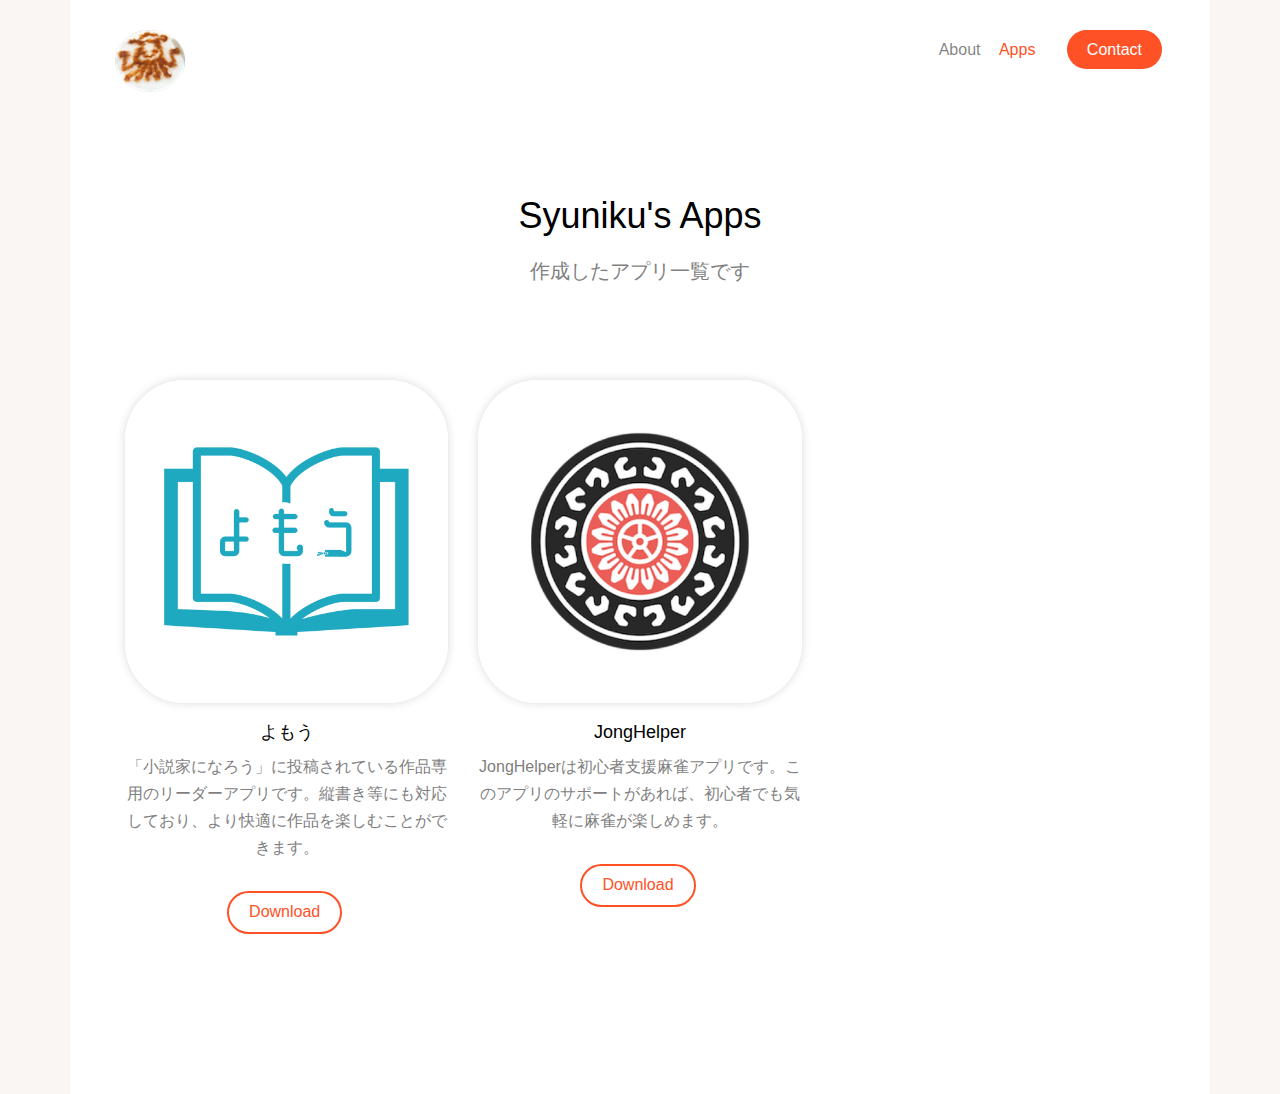
==== apps.html @ 1445228c "ページの作成" ====
<!DOCTYPE html>
<!--[if lt IE 7]>      <html class="no-js lt-ie9 lt-ie8 lt-ie7"> <![endif]-->
<!--[if IE 7]>         <html class="no-js lt-ie9 lt-ie8"> <![endif]-->
<!--[if IE 8]>         <html class="no-js lt-ie9"> <![endif]-->
<!--[if gt IE 8]><!-->
<html class="no-js">
<!--<![endif]-->

<head>
	<meta charset="utf-8" />
	<meta http-equiv="X-UA-Compatible" content="IE=edge" />
	<title>Syuniku's Apps</title>
	<meta name="viewport" content="width=device-width, initial-scale=1" />
	<meta name="description" content="Free HTML5 Template by FREEHTML5.CO" />
	<meta name="keywords" content="free html5, free template, free bootstrap, html5, css3, mobile first, responsive" />
	<meta name="author" content="FREEHTML5.CO" />

	<!-- 
	//////////////////////////////////////////////////////

	FREE HTML5 TEMPLATE 
	DESIGNED & DEVELOPED by FREEHTML5.CO
		
	Website: 		http://freehtml5.co/
	Email: 			info@freehtml5.co
	Twitter: 		http://twitter.com/fh5co
	Facebook: 		https://www.facebook.com/fh5co

	//////////////////////////////////////////////////////
	 -->

	<!-- Facebook and Twitter integration -->
	<meta property="og:title" content="" />
	<meta property="og:image" content="" />
	<meta property="og:url" content="" />
	<meta property="og:site_name" content="" />
	<meta property="og:description" content="" />
	<meta name="twitter:title" content="" />
	<meta name="twitter:image" content="" />
	<meta name="twitter:url" content="" />
	<meta name="twitter:card" content="" />

	<!-- Place favicon.ico and apple-touch-icon.png in the root directory -->
	<!-- <link rel="shortcut icon" href="favicon.ico"> -->

	<link rel="stylesheet" href="css/animate.css" />
	<link rel="stylesheet" href="css/bootstrap.css" />
	<link rel="stylesheet" href="css/icomoon.css" />

	<link rel="stylesheet" href="css/owl.carousel.min.css" />
	<link rel="stylesheet" href="css/owl.theme.default.min.css" />

	<link rel="stylesheet" href="css/style.css" />
	<script src="js/modernizr-2.6.2.min.js"></script>
	<!--[if lt IE 9]>
      <script src="js/respond.min.js"></script>
    <![endif]-->
</head>

<body class="boxed">
	<!-- Loader -->
	<div class="fh5co-loader"></div>

	<div id="wrap">
		<div id="fh5co-page">
			<header id="fh5co-header" role="banner">
				<div class="container">
					<a href="#" class="js-fh5co-nav-toggle fh5co-nav-toggle dark"><i></i></a>
					<div id="fh5co-logo">
						<a href="index.html"><img src="images/logo.png" alt="Free HTML5 Website Template" /></a>
					</div>
					<nav id="fh5co-main-nav" role="navigation">
						<ul>
							<li><a href="index.html">About</a></li>
							<li class="active"><a href="apps.html">Apps</a></li>
							<li class="cta"><a href="contact.html">Contact</a></li>
						</ul>
					</nav>
				</div>
			</header>
			<!-- Header -->

			<div id="fh5co-intro" class="fh5co-section">
				<div class="container">
					<div class="row row-bottom-padded-md">
						<div class="col-md-8 col-md-offset-2 text-center ts-intro">
							<h1>Syuniku's Apps</h1>
							<p class="fh5co-lead">作成したアプリ一覧です</p>
						</div>
					</div>
					<div class="row row-bottom-padded-sm">
						<div class="col-md-4">
							<div class="fh5co-service text-center">
								<img src="images/icon_yomou.png" class="img-responsive img-bordered img-rounded"
									alt="Free HTML5 Bootstrap Template by FreeHTML5.co" />
								<h3>よもう</h3>
								<p>
									「小説家になろう」に投稿されている作品専用のリーダーアプリです。縦書き等にも対応しており、より快適に作品を楽しむことができます。
								</p>
								<p>
									<a href="#" class="btn btn-primary btn-outline">Download</a>
								</p>
							</div>
						</div>
						<div class="col-md-4">
							<div class="fh5co-service text-center">
								<img src="images/icon_jonghelper.png" class="img-responsive img-bordered img-rounded"
									alt="Free HTML5 Bootstrap Template by FreeHTML5.co" />
								<h3>JongHelper</h3>
								<p>
									JongHelperは初心者支援麻雀アプリです。このアプリのサポートがあれば、初心者でも気軽に麻雀が楽しめます。
								</p>
								<p>
									<a href="https://itunes.apple.com/jp/app/id1440015352"
										class="btn btn-primary btn-outline">Download</a>
								</p>
							</div>
						</div>
					</div>
				</div>
			</div>

		</div>
	</div>

	<div class="gototop js-top">
		<a href="#" class="js-gotop"><i class="icon-chevron-down"></i></a>
	</div>

	<script src="js/jquery.min.js"></script>
	<script src="js/jquery.easing.1.3.js"></script>
	<script src="js/bootstrap.min.js"></script>
	<script src="js/owl.carousel.min.js"></script>
	<script src="js/main.js"></script>
</body>

</html>
---- css/icomoon.css ----
@font-face {
    font-family: 'icomoon';
    src:    url('../fonts/icomoon/icomoon.eot?stsype');
    src:    url('../fonts/icomoon/icomoon.eot?stsype#iefix') format('embedded-opentype'),
        url('../fonts/icomoon/icomoon.ttf?stsype') format('truetype'),
        url('../fonts/icomoon/icomoon.woff?stsype') format('woff'),
        url('../fonts/icomoon/icomoon.svg?stsype#icomoon') format('svg');
    font-weight: normal;
    font-style: normal;
}

[class^="icon-"], [class*=" icon-"] {
    /* use !important to prevent issues with browser extensions that change fonts */
    font-family: 'icomoon' !important;
    speak: none;
    font-style: normal;
    font-weight: normal;
    font-variant: normal;
    text-transform: none;
    line-height: 1;

    /* Better Font Rendering =========== */
    -webkit-font-smoothing: antialiased;
    -moz-osx-font-smoothing: grayscale;
}

.icon-add-to-list:before {
    content: "\e900";
}
.icon-classic-computer:before {
    content: "\e901";
}
.icon-controller-fast-backward:before {
    content: "\e902";
}
.icon-creative-commons-attribution:before {
    content: "\e903";
}
.icon-creative-commons-noderivs:before {
    content: "\e904";
}
.icon-creative-commons-noncommercial-eu:before {
    content: "\e905";
}
.icon-creative-commons-noncommercial-us:before {
    content: "\e906";
}
.icon-creative-commons-public-domain:before {
    content: "\e907";
}
.icon-creative-commons-remix:before {
    content: "\e908";
}
.icon-creative-commons-share:before {
    content: "\e909";
}
.icon-creative-commons-sharealike:before {
    content: "\e90a";
}
.icon-creative-commons:before {
    content: "\e90b";
}
.icon-document-landscape:before {
    content: "\e90c";
}
.icon-remove-user:before {
    content: "\e90d";
}
.icon-warning:before {
    content: "\e90e";
}
.icon-arrow-bold-down:before {
    content: "\e90f";
}
.icon-arrow-bold-left:before {
    content: "\e910";
}
.icon-arrow-bold-right:before {
    content: "\e911";
}
.icon-arrow-bold-up:before {
    content: "\e912";
}
.icon-arrow-down:before {
    content: "\e913";
}
.icon-arrow-left:before {
    content: "\e914";
}
.icon-arrow-long-down:before {
    content: "\e915";
}
.icon-arrow-long-left:before {
    content: "\e916";
}
.icon-arrow-long-right:before {
    content: "\e917";
}
.icon-arrow-long-up:before {
    content: "\e918";
}
.icon-arrow-right:before {
    content: "\e919";
}
.icon-arrow-up:before {
    content: "\e91a";
}
.icon-arrow-with-circle-down:before {
    content: "\e91b";
}
.icon-arrow-with-circle-left:before {
    content: "\e91c";
}
.icon-arrow-with-circle-right:before {
    content: "\e91d";
}
.icon-arrow-with-circle-up:before {
    content: "\e91e";
}
.icon-bookmark:before {
    content: "\e91f";
}
.icon-bookmarks:before {
    content: "\e920";
}
.icon-chevron-down:before {
    content: "\e921";
}
.icon-chevron-left:before {
    content: "\e922";
}
.icon-chevron-right:before {
    content: "\e923";
}
.icon-chevron-small-down:before {
    content: "\e924";
}
.icon-chevron-small-left:before {
    content: "\e925";
}
.icon-chevron-small-right:before {
    content: "\e926";
}
.icon-chevron-small-up:before {
    content: "\e927";
}
.icon-chevron-thin-down:before {
    content: "\e928";
}
.icon-chevron-thin-left:before {
    content: "\e929";
}
.icon-chevron-thin-right:before {
    content: "\e92a";
}
.icon-chevron-thin-up:before {
    content: "\e92b";
}
.icon-chevron-up:before {
    content: "\e92c";
}
.icon-chevron-with-circle-down:before {
    content: "\e92d";
}
.icon-chevron-with-circle-left:before {
    content: "\e92e";
}
.icon-chevron-with-circle-right:before {
    content: "\e92f";
}
.icon-chevron-with-circle-up:before {
    content: "\e930";
}
.icon-cloud:before {
    content: "\e931";
}
.icon-controller-fast-forward:before {
    content: "\e932";
}
.icon-controller-jump-to-start:before {
    content: "\e933";
}
.icon-controller-next:before {
    content: "\e934";
}
.icon-controller-paus:before {
    content: "\e935";
}
.icon-controller-play:before {
    content: "\e936";
}
.icon-controller-record:before {
    content: "\e937";
}
.icon-controller-stop:before {
    content: "\e938";
}
.icon-controller-volume:before {
    content: "\e939";
}
.icon-dot-single:before {
    content: "\e93a";
}
.icon-dots-three-horizontal:before {
    content: "\e93b";
}
.icon-dots-three-vertical:before {
    content: "\e93c";
}
.icon-dots-two-horizontal:before {
    content: "\e93d";
}
.icon-dots-two-vertical:before {
    content: "\e93e";
}
.icon-download:before {
    content: "\e93f";
}
.icon-emoji-flirt:before {
    content: "\e940";
}
.icon-flow-branch:before {
    content: "\e941";
}
.icon-flow-cascade:before {
    content: "\e942";
}
.icon-flow-line:before {
    content: "\e943";
}
.icon-flow-parallel:before {
    content: "\e944";
}
.icon-flow-tree:before {
    content: "\e945";
}
.icon-install:before {
    content: "\e946";
}
.icon-layers:before {
    content: "\e947";
}
.icon-open-book:before {
    content: "\e948";
}
.icon-resize-100:before {
    content: "\e949";
}
.icon-resize-full-screen:before {
    content: "\e94a";
}
.icon-save:before {
    content: "\e94b";
}
.icon-select-arrows:before {
    content: "\e94c";
}
.icon-sound-mute:before {
    content: "\e94d";
}
.icon-sound:before {
    content: "\e94e";
}
.icon-trash:before {
    content: "\e94f";
}
.icon-triangle-down:before {
    content: "\e950";
}
.icon-triangle-left:before {
    content: "\e951";
}
.icon-triangle-right:before {
    content: "\e952";
}
.icon-triangle-up:before {
    content: "\e953";
}
.icon-uninstall:before {
    content: "\e954";
}
.icon-upload-to-cloud:before {
    content: "\e955";
}
.icon-upload:before {
    content: "\e956";
}
.icon-add-user:before {
    content: "\e957";
}
.icon-address:before {
    content: "\e958";
}
.icon-adjust:before {
    content: "\e959";
}
.icon-air:before {
    content: "\e95a";
}
.icon-aircraft-landing:before {
    content: "\e95b";
}
.icon-aircraft-take-off:before {
    content: "\e95c";
}
.icon-aircraft:before {
    content: "\e95d";
}
.icon-align-bottom:before {
    content: "\e95e";
}
.icon-align-horizontal-middle:before {
    content: "\e95f";
}
.icon-align-left:before {
    content: "\e960";
}
.icon-align-right:before {
    content: "\e961";
}
.icon-align-top:before {
    content: "\e962";
}
.icon-align-vertical-middle:before {
    content: "\e963";
}
.icon-archive:before {
    content: "\e964";
}
.icon-area-graph:before {
    content: "\e965";
}
.icon-attachment:before {
    content: "\e966";
}
.icon-awareness-ribbon:before {
    content: "\e967";
}
.icon-back-in-time:before {
    content: "\e968";
}
.icon-back:before {
    content: "\e969";
}
.icon-bar-graph:before {
    content: "\e96a";
}
.icon-battery:before {
    content: "\e96b";
}
.icon-beamed-note:before {
    content: "\e96c";
}
.icon-bell:before {
    content: "\e96d";
}
.icon-blackboard:before {
    content: "\e96e";
}
.icon-block:before {
    content: "\e96f";
}
.icon-book:before {
    content: "\e970";
}
.icon-bowl:before {
    content: "\e971";
}
.icon-box:before {
    content: "\e972";
}
.icon-briefcase:before {
    content: "\e973";
}
.icon-browser:before {
    content: "\e974";
}
.icon-brush:before {
    content: "\e975";
}
.icon-bucket:before {
    content: "\e976";
}
.icon-cake:before {
    content: "\e977";
}
.icon-calculator:before {
    content: "\e978";
}
.icon-calendar:before {
    content: "\e979";
}
.icon-camera:before {
    content: "\e97a";
}
.icon-ccw:before {
    content: "\e97b";
}
.icon-chat:before {
    content: "\e97c";
}
.icon-check:before {
    content: "\e97d";
}
.icon-circle-with-cross:before {
    content: "\e97e";
}
.icon-circle-with-minus:before {
    content: "\e97f";
}
.icon-circle-with-plus:before {
    content: "\e980";
}
.icon-circle:before {
    content: "\e981";
}
.icon-circular-graph:before {
    content: "\e982";
}
.icon-clapperboard:before {
    content: "\e983";
}
.icon-clipboard:before {
    content: "\e984";
}
.icon-clock:before {
    content: "\e985";
}
.icon-code:before {
    content: "\e986";
}
.icon-cog:before {
    content: "\e987";
}
.icon-colours:before {
    content: "\e988";
}
.icon-compass:before {
    content: "\e989";
}
.icon-copy:before {
    content: "\e98a";
}
.icon-credit-card:before {
    content: "\e98b";
}
.icon-credit:before {
    content: "\e98c";
}
.icon-cross:before {
    content: "\e98d";
}
.icon-cup:before {
    content: "\e98e";
}
.icon-cw:before {
    content: "\e98f";
}
.icon-cycle:before {
    content: "\e990";
}
.icon-database:before {
    content: "\e991";
}
.icon-dial-pad:before {
    content: "\e992";
}
.icon-direction:before {
    content: "\e993";
}
.icon-document:before {
    content: "\e994";
}
.icon-documents:before {
    content: "\e995";
}
.icon-drink:before {
    content: "\e996";
}
.icon-drive:before {
    content: "\e997";
}
.icon-drop:before {
    content: "\e998";
}
.icon-edit:before {
    content: "\e999";
}
.icon-email:before {
    content: "\e99a";
}
.icon-emoji-happy:before {
    content: "\e99b";
}
.icon-emoji-neutral:before {
    content: "\e99c";
}
.icon-emoji-sad:before {
    content: "\e99d";
}
.icon-erase:before {
    content: "\e99e";
}
.icon-eraser:before {
    content: "\e99f";
}
.icon-export:before {
    content: "\e9a0";
}
.icon-eye2:before {
    content: "\e9a1";
}
.icon-feather:before {
    content: "\e9a2";
}
.icon-flag:before {
    content: "\e9a3";
}
.icon-flash:before {
    content: "\e9a4";
}
.icon-flashlight:before {
    content: "\e9a5";
}
.icon-flat-brush:before {
    content: "\e9a6";
}
.icon-folder-images:before {
    content: "\e9a7";
}
.icon-folder-music:before {
    content: "\e9a8";
}
.icon-folder-video:before {
    content: "\e9a9";
}
.icon-folder:before {
    content: "\e9aa";
}
.icon-forward:before {
    content: "\e9ab";
}
.icon-funnel:before {
    content: "\e9ac";
}
.icon-game-controller:before {
    content: "\e9ad";
}
.icon-gauge:before {
    content: "\e9ae";
}
.icon-globe:before {
    content: "\e9af";
}
.icon-graduation-cap:before {
    content: "\e9b0";
}
.icon-grid:before {
    content: "\e9b1";
}
.icon-hair-cross:before {
    content: "\e9b2";
}
.icon-hand:before {
    content: "\e9b3";
}
.icon-heart-outlined:before {
    content: "\e9b4";
}
.icon-heart:before {
    content: "\e9b5";
}
.icon-help-with-circle:before {
    content: "\e9b6";
}
.icon-help:before {
    content: "\e9b7";
}
.icon-home:before {
    content: "\e9b8";
}
.icon-hour-glass:before {
    content: "\e9b9";
}
.icon-image-inverted:before {
    content: "\e9ba";
}
.icon-image:before {
    content: "\e9bb";
}
.icon-images:before {
    content: "\e9bc";
}
.icon-inbox:before {
    content: "\e9bd";
}
.icon-infinity:before {
    content: "\e9be";
}
.icon-info-with-circle:before {
    content: "\e9bf";
}
.icon-info:before {
    content: "\e9c0";
}
.icon-key:before {
    content: "\e9c1";
}
.icon-keyboard:before {
    content: "\e9c2";
}
.icon-lab-flask:before {
    content: "\e9c3";
}
.icon-landline:before {
    content: "\e9c4";
}
.icon-language:before {
    content: "\e9c5";
}
.icon-laptop:before {
    content: "\e9c6";
}
.icon-leaf:before {
    content: "\e9c7";
}
.icon-level-down:before {
    content: "\e9c8";
}
.icon-level-up:before {
    content: "\e9c9";
}
.icon-lifebuoy:before {
    content: "\e9ca";
}
.icon-light-bulb:before {
    content: "\e9cb";
}
.icon-light-down:before {
    content: "\e9cc";
}
.icon-light-up:before {
    content: "\e9cd";
}
.icon-line-graph:before {
    content: "\e9ce";
}
.icon-link:before {
    content: "\e9cf";
}
.icon-list:before {
    content: "\e9d0";
}
.icon-location-pin:before {
    content: "\e9d1";
}
.icon-location:before {
    content: "\e9d2";
}
.icon-lock-open:before {
    content: "\e9d3";
}
.icon-lock:before {
    content: "\e9d4";
}
.icon-log-out:before {
    content: "\e9d5";
}
.icon-login:before {
    content: "\e9d6";
}
.icon-loop:before {
    content: "\e9d7";
}
.icon-magnet:before {
    content: "\e9d8";
}
.icon-magnifying-glass:before {
    content: "\e9d9";
}
.icon-mail:before {
    content: "\e9da";
}
.icon-man:before {
    content: "\e9db";
}
.icon-map:before {
    content: "\e9dc";
}
.icon-mask:before {
    content: "\e9dd";
}
.icon-medal:before {
    content: "\e9de";
}
.icon-megaphone:before {
    content: "\e9df";
}
.icon-menu:before {
    content: "\e9e0";
}
.icon-message:before {
    content: "\e9e1";
}
.icon-mic:before {
    content: "\e9e2";
}
.icon-minus:before {
    content: "\e9e3";
}
.icon-mobile:before {
    content: "\e9e4";
}
.icon-modern-mic:before {
    content: "\e9e5";
}
.icon-moon:before {
    content: "\e9e6";
}
.icon-mouse:before {
    content: "\e9e7";
}
.icon-music:before {
    content: "\e9e8";
}
.icon-network:before {
    content: "\e9e9";
}
.icon-new-message:before {
    content: "\e9ea";
}
.icon-new:before {
    content: "\e9eb";
}
.icon-news:before {
    content: "\e9ec";
}
.icon-note:before {
    content: "\e9ed";
}
.icon-notification:before {
    content: "\e9ee";
}
.icon-old-mobile:before {
    content: "\e9ef";
}
.icon-old-phone:before {
    content: "\e9f0";
}
.icon-palette:before {
    content: "\e9f1";
}
.icon-paper-plane:before {
    content: "\e9f2";
}
.icon-pencil:before {
    content: "\e9f3";
}
.icon-phone:before {
    content: "\e9f4";
}
.icon-pie-chart:before {
    content: "\e9f5";
}
.icon-pin:before {
    content: "\e9f6";
}
.icon-plus:before {
    content: "\e9f7";
}
.icon-popup:before {
    content: "\e9f8";
}
.icon-power-plug:before {
    content: "\e9f9";
}
.icon-price-ribbon:before {
    content: "\e9fa";
}
.icon-price-tag:before {
    content: "\e9fb";
}
.icon-print:before {
    content: "\e9fc";
}
.icon-progress-empty:before {
    content: "\e9fd";
}
.icon-progress-full:before {
    content: "\e9fe";
}
.icon-progress-one:before {
    content: "\e9ff";
}
.icon-progress-two:before {
    content: "\ea00";
}
.icon-publish:before {
    content: "\ea01";
}
.icon-quote:before {
    content: "\ea02";
}
.icon-radio:before {
    content: "\ea03";
}
.icon-reply-all:before {
    content: "\ea04";
}
.icon-reply:before {
    content: "\ea05";
}
.icon-retweet:before {
    content: "\ea06";
}
.icon-rocket:before {
    content: "\ea07";
}
.icon-round-brush:before {
    content: "\ea08";
}
.icon-rss:before {
    content: "\ea09";
}
.icon-ruler:before {
    content: "\ea0a";
}
.icon-scissors:before {
    content: "\ea0b";
}
.icon-share-alternitive:before {
    content: "\ea0c";
}
.icon-share:before {
    content: "\ea0d";
}
.icon-shareable:before {
    content: "\ea0e";
}
.icon-shield:before {
    content: "\ea0f";
}
.icon-shop:before {
    content: "\ea10";
}
.icon-shopping-bag:before {
    content: "\ea11";
}
.icon-shopping-basket:before {
    content: "\ea12";
}
.icon-shopping-cart:before {
    content: "\ea13";
}
.icon-shuffle:before {
    content: "\ea14";
}
.icon-signal:before {
    content: "\ea15";
}
.icon-sound-mix:before {
    content: "\ea16";
}
.icon-sports-club:before {
    content: "\ea17";
}
.icon-spreadsheet:before {
    content: "\ea18";
}
.icon-squared-cross:before {
    content: "\ea19";
}
.icon-squared-minus:before {
    content: "\ea1a";
}
.icon-squared-plus:before {
    content: "\ea1b";
}
.icon-star-outlined:before {
    content: "\ea1c";
}
.icon-star:before {
    content: "\ea1d";
}
.icon-stopwatch:before {
    content: "\ea1e";
}
.icon-suitcase:before {
    content: "\ea1f";
}
.icon-swap:before {
    content: "\ea20";
}
.icon-sweden:before {
    content: "\ea21";
}
.icon-switch:before {
    content: "\ea22";
}
.icon-tablet:before {
    content: "\ea23";
}
.icon-tag:before {
    content: "\ea24";
}
.icon-text-document-inverted:before {
    content: "\ea25";
}
.icon-text-document:before {
    content: "\ea26";
}
.icon-text:before {
    content: "\ea27";
}
.icon-thermometer:before {
    content: "\ea28";
}
.icon-thumbs-down:before {
    content: "\ea29";
}
.icon-thumbs-up:before {
    content: "\ea2a";
}
.icon-thunder-cloud:before {
    content: "\ea2b";
}
.icon-ticket:before {
    content: "\ea2c";
}
.icon-time-slot:before {
    content: "\ea2d";
}
.icon-tools:before {
    content: "\ea2e";
}
.icon-traffic-cone:before {
    content: "\ea2f";
}
.icon-tree:before {
    content: "\ea30";
}
.icon-trophy:before {
    content: "\ea31";
}
.icon-tv:before {
    content: "\ea32";
}
.icon-typing:before {
    content: "\ea33";
}
.icon-unread:before {
    content: "\ea34";
}
.icon-untag:before {
    content: "\ea35";
}
.icon-user:before {
    content: "\ea36";
}
.icon-users:before {
    content: "\ea37";
}
.icon-v-card:before {
    content: "\ea38";
}
.icon-video:before {
    content: "\ea39";
}
.icon-vinyl:before {
    content: "\ea3a";
}
.icon-voicemail:before {
    content: "\ea3b";
}
.icon-wallet:before {
    content: "\ea3c";
}
.icon-water:before {
    content: "\ea3d";
}
.icon-px-with-circle:before {
    content: "\ea3e";
}
.icon-px:before {
    content: "\ea3f";
}
.icon-basecamp:before {
    content: "\ea40";
}
.icon-behance:before {
    content: "\ea41";
}
.icon-creative-cloud:before {
    content: "\ea42";
}
.icon-dropbox:before {
    content: "\ea43";
}
.icon-evernote:before {
    content: "\ea44";
}
.icon-flattr:before {
    content: "\ea45";
}
.icon-foursquare:before {
    content: "\ea46";
}
.icon-google-drive:before {
    content: "\ea47";
}
.icon-google-hangouts:before {
    content: "\ea48";
}
.icon-grooveshark:before {
    content: "\ea49";
}
.icon-icloud:before {
    content: "\ea4a";
}
.icon-mixi:before {
    content: "\ea4b";
}
.icon-onedrive:before {
    content: "\ea4c";
}
.icon-paypal:before {
    content: "\ea4d";
}
.icon-picasa:before {
    content: "\ea4e";
}
.icon-qq:before {
    content: "\ea4f";
}
.icon-rdio-with-circle:before {
    content: "\ea50";
}
.icon-renren:before {
    content: "\ea51";
}
.icon-scribd:before {
    content: "\ea52";
}
.icon-sina-weibo:before {
    content: "\ea53";
}
.icon-skype-with-circle:before {
    content: "\ea54";
}
.icon-skype:before {
    content: "\ea55";
}
.icon-slideshare:before {
    content: "\ea56";
}
.icon-smashing:before {
    content: "\ea57";
}
.icon-soundcloud:before {
    content: "\ea58";
}
.icon-spotify-with-circle:before {
    content: "\ea59";
}
.icon-spotify:before {
    content: "\ea5a";
}
.icon-swarm:before {
    content: "\ea5b";
}
.icon-vine-with-circle:before {
    content: "\ea5c";
}
.icon-vine:before {
    content: "\ea5d";
}
.icon-vk-alternitive:before {
    content: "\ea5e";
}
.icon-vk-with-circle:before {
    content: "\ea5f";
}
.icon-vk:before {
    content: "\ea60";
}
.icon-xing-with-circle:before {
    content: "\ea61";
}
.icon-xing:before {
    content: "\ea62";
}
.icon-yelp:before {
    content: "\ea63";
}
.icon-dribbble-with-circle:before {
    content: "\ea64";
}
.icon-dribbble:before {
    content: "\ea65";
}
.icon-facebook-with-circle:before {
    content: "\ea66";
}
.icon-facebook:before {
    content: "\ea67";
}
.icon-flickr-with-circle:before {
    content: "\ea68";
}
.icon-flickr:before {
    content: "\ea69";
}
.icon-github-with-circle:before {
    content: "\ea6a";
}
.icon-github:before {
    content: "\ea6b";
}
.icon-google-with-circle:before {
    content: "\ea6c";
}
.icon-google:before {
    content: "\ea6d";
}
.icon-instagram-with-circle:before {
    content: "\ea6e";
}
.icon-instagram:before {
    content: "\ea6f";
}
.icon-lastfm-with-circle:before {
    content: "\ea70";
}
.icon-lastfm:before {
    content: "\ea71";
}
.icon-linkedin-with-circle:before {
    content: "\ea72";
}
.icon-linkedin:before {
    content: "\ea73";
}
.icon-pinterest-with-circle:before {
    content: "\ea74";
}
.icon-pinterest:before {
    content: "\ea75";
}
.icon-rdio:before {
    content: "\ea76";
}
.icon-stumbleupon-with-circle:before {
    content: "\ea77";
}
.icon-stumbleupon:before {
    content: "\ea78";
}
.icon-tumblr-with-circle:before {
    content: "\ea79";
}
.icon-tumblr:before {
    content: "\ea7a";
}
.icon-twitter-with-circle:before {
    content: "\ea7b";
}
.icon-twitter:before {
    content: "\ea7c";
}
.icon-vimeo-with-circle:before {
    content: "\ea7d";
}
.icon-vimeo:before {
    content: "\ea7e";
}
.icon-youtube-with-circle:before {
    content: "\ea7f";
}
.icon-youtube:before {
    content: "\ea80";
}
.icon-facebook2:before {
    content: "\f09a";
}
.icon-facebook-f:before {
    content: "\f09a";
}
.icon-google-plus:before {
    content: "\f0d5";
}
.icon-instagram2:before {
    content: "\f16d";
}
.icon-mobile22:before {
    content: "\e000";
}
.icon-laptop22:before {
    content: "\e001";
}
.icon-desktop2:before {
    content: "\e002";
}
.icon-tablet22:before {
    content: "\e003";
}
.icon-phone22:before {
    content: "\e004";
}
.icon-document2:before {
    content: "\e005";
}
.icon-documents2:before {
    content: "\e006";
}
.icon-search2:before {
    content: "\e007";
}
.icon-clipboard22:before {
    content: "\e008";
}
.icon-newspaper:before {
    content: "\e009";
}
.icon-notebook:before {
    content: "\e00a";
}
.icon-book-open:before {
    content: "\e00b";
}
.icon-browser2:before {
    content: "\e00c";
}
.icon-calendar22:before {
    content: "\e00d";
}
.icon-presentation:before {
    content: "\e00e";
}
.icon-picture:before {
    content: "\e00f";
}
.icon-pictures:before {
    content: "\e010";
}
.icon-video2:before {
    content: "\e011";
}
.icon-camera22:before {
    content: "\e012";
}
.icon-printer:before {
    content: "\e013";
}
.icon-toolbox:before {
    content: "\e014";
}
.icon-briefcase22:before {
    content: "\e015";
}
.icon-wallet2:before {
    content: "\e016";
}
.icon-gift2:before {
    content: "\e017";
}
.icon-bargraph:before {
    content: "\e018";
}
.icon-grid2:before {
    content: "\e019";
}
.icon-expand2:before {
    content: "\e01a";
}
.icon-focus:before {
    content: "\e01b";
}
.icon-edit22:before {
    content: "\e01c";
}
.icon-adjustments:before {
    content: "\e01d";
}
.icon-ribbon:before {
    content: "\e01e";
}
.icon-hourglass2:before {
    content: "\e01f";
}
.icon-lock22:before {
    content: "\e020";
}
.icon-megaphone2:before {
    content: "\e021";
}
.icon-shield22:before {
    content: "\e022";
}
.icon-trophy22:before {
    content: "\e023";
}
.icon-flag22:before {
    content: "\e024";
}
.icon-map22:before {
    content: "\e025";
}
.icon-puzzle:before {
    content: "\e026";
}
.icon-basket:before {
    content: "\e027";
}
.icon-envelope2:before {
    content: "\e028";
}
.icon-streetsign:before {
    content: "\e029";
}
.icon-telescope:before {
    content: "\e02a";
}
.icon-gears2:before {
    content: "\e02b";
}
.icon-key22:before {
    content: "\e02c";
}
.icon-paperclip2:before {
    content: "\e02d";
}
.icon-attachment2:before {
    content: "\e02e";
}
.icon-pricetags:before {
    content: "\e02f";
}
.icon-lightbulb:before {
    content: "\e030";
}
.icon-layers2:before {
    content: "\e031";
}
.icon-pencil22:before {
    content: "\e032";
}
.icon-tools2:before {
    content: "\e033";
}
.icon-tools-2:before {
    content: "\e034";
}
.icon-scissors22:before {
    content: "\e035";
}
.icon-paintbrush:before {
    content: "\e036";
}
.icon-magnifying-glass2:before {
    content: "\e037";
}
.icon-circle-compass:before {
    content: "\e038";
}
.icon-linegraph:before {
    content: "\e039";
}
.icon-mic2:before {
    content: "\e03a";
}
.icon-strategy:before {
    content: "\e03b";
}
.icon-beaker:before {
    content: "\e03c";
}
.icon-caution:before {
    content: "\e03d";
}
.icon-recycle2:before {
    content: "\e03e";
}
.icon-anchor2:before {
    content: "\e03f";
}
.icon-profile-male:before {
    content: "\e040";
}
.icon-profile-female:before {
    content: "\e041";
}
.icon-bike:before {
    content: "\e042";
}
.icon-wine:before {
    content: "\e043";
}
.icon-hotairballoon:before {
    content: "\e044";
}
.icon-globe22:before {
    content: "\e045";
}
.icon-genius:before {
    content: "\e046";
}
.icon-map-pin2:before {
    content: "\e047";
}
.icon-dial:before {
    content: "\e048";
}
.icon-chat2:before {
    content: "\e049";
}
.icon-heart22:before {
    content: "\e04a";
}
.icon-cloud22:before {
    content: "\e04b";
}
.icon-upload22:before {
    content: "\e04c";
}
.icon-download22:before {
    content: "\e04d";
}
.icon-target:before {
    content: "\e04e";
}
.icon-hazardous:before {
    content: "\e04f";
}
.icon-piechart:before {
    content: "\e050";
}
.icon-speedometer:before {
    content: "\e051";
}
.icon-global:before {
    content: "\e052";
}
.icon-compass22:before {
    content: "\e053";
}
.icon-lifesaver:before {
    content: "\e054";
}
.icon-clock2:before {
    content: "\e055";
}
.icon-aperture:before {
    content: "\e056";
}
.icon-quote2:before {
    content: "\e057";
}
.icon-scope:before {
    content: "\e058";
}
.icon-alarmclock:before {
    content: "\e059";
}
.icon-refresh2:before {
    content: "\e05a";
}
.icon-happy:before {
    content: "\e05b";
}
.icon-sad:before {
    content: "\e05c";
}
.icon-facebook22:before {
    content: "\e05d";
}
.icon-twitter22:before {
    content: "\e05e";
}
.icon-googleplus:before {
    content: "\e05f";
}
.icon-rss22:before {
    content: "\e060";
}
.icon-tumblr22:before {
    content: "\e061";
}
.icon-linkedin22:before {
    content: "\e062";
}
.icon-dribbble22:before {
    content: "\e063";
}
---- css/style.css ----
@font-face {
  font-family: "icomoon";
  src: url("../fonts/icomoon/icomoon.eot?stsype");
  src: url("../fonts/icomoon/icomoon.eot?stsype#iefix")
      format("embedded-opentype"),
    url("../fonts/icomoon/icomoon.ttf?stsype") format("truetype"),
    url("../fonts/icomoon/icomoon.woff?stsype") format("woff"),
    url("../fonts/icomoon/icomoon.svg?stsype#icomoon") format("svg");
  font-weight: normal;
  font-style: normal;
}
/* =======================================================
*
* 	Template Style 
*	Edit this section
*
* ======================================================= */
body {
  font-family: "Work Sans", Arial, sans-serif;
  font-weight: 300;
  font-size: 16px;
  line-height: 1.7;
  color: #7f7f7f;
  background: #f9f6f3;
  position: relative;
}
@media screen and (max-width: 768px) {
  body {
    overflow-x: hidden;
  }
}

.fh5co-overflow {
  overflow: hidden;
  position: relative;
  height: 100% !important;
}

a {
  color: #ff5126;
  -webkit-transition: 0.5s;
  -o-transition: 0.5s;
  transition: 0.5s;
}
a:hover,
a:active,
a:focus {
  color: #ff5126;
  outline: none;
  text-decoration: none;
}

p {
  margin: 0 0 30px 0;
}

h1,
h2,
h3,
h4,
h5,
h6 {
  color: #000;
  font-family: "Work Sans", Arial, sans-serif;
  font-weight: 400;
  margin: 0 0 20px 0;
  padding: 0;
}

::-webkit-selection {
  color: #fff;
  background: #ff5126;
}

::-moz-selection {
  color: #fff;
  background: #ff5126;
}

::selection {
  color: #fff;
  background: #ff5126;
}

#wrap {
  overflow-x: hidden;
  position: relative;
  z-index: 5;
}

.btn {
  margin-right: 4px;
  margin-bottom: 4px;
  font-family: "Work Sans", Arial, sans-serif;
  font-size: 16px;
  font-weight: 400;
  -webkit-border-radius: 50px;
  -moz-border-radius: 50px;
  -ms-border-radius: 50px;
  border-radius: 50px;
  -webkit-transition: 0.5s;
  -o-transition: 0.5s;
  transition: 0.5s;
  padding: 8px 20px !important;
}
.btn.btn-sm {
  padding: 4px 15px !important;
}
.btn.btn-md {
  padding: 8px 20px !important;
}
.btn.btn-lg {
  padding: 18px 36px !important;
}
.btn:hover,
.btn:active,
.btn:focus {
  box-shadow: none !important;
  outline: none !important;
}

.btn-primary {
  background: #ff5126;
  color: #fff;
  border: 2px solid #ff5126;
}
.btn-primary:hover,
.btn-primary:focus,
.btn-primary:active {
  background: #ff6540 !important;
  border-color: #ff6540 !important;
}
.btn-primary.btn-outline {
  background: transparent;
  color: #ff5126;
  border: 2px solid #ff5126;
}
.btn-primary.btn-outline:hover,
.btn-primary.btn-outline:focus,
.btn-primary.btn-outline:active {
  background: #ff5126;
  color: #fff;
}

.btn-success {
  background: #5cb85c;
  color: #fff;
  border: 2px solid #5cb85c;
}
.btn-success:hover,
.btn-success:focus,
.btn-success:active {
  background: #4cae4c !important;
  border-color: #4cae4c !important;
}
.btn-success.btn-outline {
  background: transparent;
  color: #5cb85c;
  border: 2px solid #5cb85c;
}
.btn-success.btn-outline:hover,
.btn-success.btn-outline:focus,
.btn-success.btn-outline:active {
  background: #5cb85c;
  color: #fff;
}

.btn-info {
  background: #5bc0de;
  color: #fff;
  border: 2px solid #5bc0de;
}
.btn-info:hover,
.btn-info:focus,
.btn-info:active {
  background: #46b8da !important;
  border-color: #46b8da !important;
}
.btn-info.btn-outline {
  background: transparent;
  color: #5bc0de;
  border: 2px solid #5bc0de;
}
.btn-info.btn-outline:hover,
.btn-info.btn-outline:focus,
.btn-info.btn-outline:active {
  background: #5bc0de;
  color: #fff;
}

.btn-warning {
  background: #f0ad4e;
  color: #fff;
  border: 2px solid #f0ad4e;
}
.btn-warning:hover,
.btn-warning:focus,
.btn-warning:active {
  background: #eea236 !important;
  border-color: #eea236 !important;
}
.btn-warning.btn-outline {
  background: transparent;
  color: #f0ad4e;
  border: 2px solid #f0ad4e;
}
.btn-warning.btn-outline:hover,
.btn-warning.btn-outline:focus,
.btn-warning.btn-outline:active {
  background: #f0ad4e;
  color: #fff;
}

.btn-danger {
  background: #d9534f;
  color: #fff;
  border: 2px solid #d9534f;
}
.btn-danger:hover,
.btn-danger:focus,
.btn-danger:active {
  background: #d43f3a !important;
  border-color: #d43f3a !important;
}
.btn-danger.btn-outline {
  background: transparent;
  color: #d9534f;
  border: 2px solid #d9534f;
}
.btn-danger.btn-outline:hover,
.btn-danger.btn-outline:focus,
.btn-danger.btn-outline:active {
  background: #d9534f;
  color: #fff;
}

.btn-outline {
  background: none;
  border: 2px solid gray;
  font-size: 16px;
  -webkit-transition: 0.3s;
  -o-transition: 0.3s;
  transition: 0.3s;
}
.btn-outline:hover,
.btn-outline:focus,
.btn-outline:active {
  box-shadow: none;
}

.link-with-icon {
  padding-right: 20px;
  position: relative;
  display: -moz-inline-stack;
  display: inline-block;
  zoom: 1;
  *display: inline;
  -webkit-transition: 0.3s;
  -o-transition: 0.3s;
  transition: 0.3s;
}
.link-with-icon:hover {
  padding-right: 30px;
}
.link-with-icon:after {
  position: absolute;
  right: 0;
  top: 50%;
  margin-top: -6px;
  font-family: "icomoon";
  speak: none;
  font-style: normal;
  font-weight: normal;
  font-variant: normal;
  text-transform: none;
  line-height: 1;
  /* Better Font Rendering =========== */
  -webkit-font-smoothing: antialiased;
  -moz-osx-font-smoothing: grayscale;
  content: "\f054";
  font-size: 12px;
}

.form-control {
  -webkit-appearance: none;
  box-shadow: none;
  background: transparent;
  border: 1px solid rgba(0, 0, 0, 0.1);
  height: 54px;
  font-size: 18px;
  font-weight: 300;
  -webkit-border-radius: 0px;
  -moz-border-radius: 0px;
  -ms-border-radius: 0px;
  border-radius: 0px;
}
.form-control:active,
.form-control:focus {
  outline: none;
  box-shadow: none;
  border-color: #ff5126;
}

.form-group label {
  font-weight: normal;
}

.boxed #fh5co-page {
  max-width: 1140px;
  margin: 0 auto;
  background: #fff;
}
@media screen and (max-width: 1200px) {
  .boxed #fh5co-page {
    max-width: 1000px;
  }
}
.boxed #fh5co-page .container {
  max-width: 1060px;
  margin: 0 auto;
}
@media screen and (max-width: 1200px) {
  .boxed #fh5co-page .container {
    max-width: 960px;
  }
}

#fh5co-header {
  padding: 30px 0;
  margin-bottom: 10px;
}
#fh5co-header #fh5co-logo {
  float: left;
  margin-left: -10px;
}
#fh5co-header #fh5co-main-nav {
  float: right;
  margin-right: -7px;
}
@media screen and (max-width: 768px) {
  #fh5co-header #fh5co-main-nav {
    display: none;
  }
}
#fh5co-header #fh5co-main-nav ul {
  margin: 0px 0 0 0;
  padding: 0;
}
#fh5co-header #fh5co-main-nav ul li {
  display: -moz-inline-stack;
  display: inline-block;
  zoom: 1;
  *display: inline;
  margin: 0;
  padding: 0;
}
#fh5co-header #fh5co-main-nav ul li a {
  font-size: 16px;
  text-decoration: none;
  color: rgba(0, 0, 0, 0.5);
  font-weight: 400;
  padding: 15px 7px;
  line-height: 1.2;
}
#fh5co-header #fh5co-main-nav ul li a:hover,
#fh5co-header #fh5co-main-nav ul li a:active,
#fh5co-header #fh5co-main-nav ul li a:focus {
  color: #ff5126;
}
#fh5co-header #fh5co-main-nav ul li.cta {
  margin-left: 20px;
}
#fh5co-header #fh5co-main-nav ul li.cta a {
  padding: 10px 20px;
  background: #ff5126;
  color: #fff;
  display: -moz-inline-stack;
  display: inline-block;
  zoom: 1;
  *display: inline;
  -webkit-border-radius: 30px;
  -moz-border-radius: 30px;
  -ms-border-radius: 30px;
  border-radius: 30px;
}
#fh5co-header #fh5co-main-nav ul li.cta a:hover {
  background: #ff5d35;
}
#fh5co-header #fh5co-main-nav ul li.has-sub > div > a {
  position: relative;
  padding-right: 19px;
}
#fh5co-header #fh5co-main-nav ul li.has-sub > div > a:after {
  font-family: "icomoon";
  speak: none;
  font-style: normal;
  font-weight: normal;
  font-variant: normal;
  text-transform: none;
  line-height: 1;
  /* Better Font Rendering =========== */
  -webkit-font-smoothing: antialiased;
  -moz-osx-font-smoothing: grayscale;
  content: "\e921";
  position: absolute;
  right: 0;
  top: 50%;
  margin-top: -9px;
  font-size: 18px;
  color: #b3b3b3;
}
#fh5co-header #fh5co-main-nav ul li.has-sub > div > a:hover:after {
  color: #ff5126;
}
#fh5co-header #fh5co-main-nav ul li.has-sub .drop-down-menu {
  position: relative;
  padding: 15px 7px;
}
#fh5co-header
  #fh5co-main-nav
  ul
  li.has-sub
  .drop-down-menu
  .dropdown-menu-wrap {
  position: absolute;
  z-index: 1001;
  visibility: hidden;
  opacity: 0;
  background: #fff;
  -webkit-box-shadow: 0px 0px 20px 0px rgba(0, 0, 0, 0.15);
  -moz-box-shadow: 0px 0px 20px 0px rgba(0, 0, 0, 0.15);
  -ms-box-shadow: 0px 0px 20px 0px rgba(0, 0, 0, 0.15);
  -o-box-shadow: 0px 0px 20px 0px rgba(0, 0, 0, 0.15);
  box-shadow: 0px 0px 20px 0px rgba(0, 0, 0, 0.15);
  padding: 20px;
  width: 190px;
  left: 50%;
  margin-left: -95px;
  margin-top: 17px;
  -webkit-transition: 0.2s;
  -o-transition: 0.2s;
  transition: 0.2s;
  -webkit-border-radius: 4px;
  -moz-border-radius: 4px;
  -ms-border-radius: 4px;
  border-radius: 4px;
}
#fh5co-header
  #fh5co-main-nav
  ul
  li.has-sub
  .drop-down-menu
  .dropdown-menu-wrap:before {
  bottom: 100%;
  left: 50%;
  border: solid transparent;
  content: " ";
  height: 0;
  width: 0;
  position: absolute;
  pointer-events: none;
  border-bottom-color: #fff;
  border-width: 10px;
  margin-left: -10px;
}
#fh5co-header
  #fh5co-main-nav
  ul
  li.has-sub
  .drop-down-menu
  .dropdown-menu-wrap
  ul {
  padding: 0;
  margin: 0;
}
#fh5co-header
  #fh5co-main-nav
  ul
  li.has-sub
  .drop-down-menu
  .dropdown-menu-wrap
  ul
  li {
  padding: 0;
  margin: 0;
  display: block;
  line-height: 1.5;
}
#fh5co-header
  #fh5co-main-nav
  ul
  li.has-sub
  .drop-down-menu
  .dropdown-menu-wrap
  ul
  li
  a {
  display: block;
  padding: 5px 0px;
}
#fh5co-header
  #fh5co-main-nav
  ul
  li.has-sub
  .drop-down-menu.active
  .dropdown-menu-wrap {
  margin-top: 17px;
  -webkit-transition: 0.4s;
  -o-transition: 0.4s;
  transition: 0.4s;
  visibility: visible;
  opacity: 1;
}
#fh5co-header #fh5co-main-nav ul li.active > a {
  color: #ff5126;
}
#fh5co-header #fh5co-main-nav ul li.has-sub.active .drop-down-menu > a {
  color: #ff5126;
}
#fh5co-header #fh5co-main-nav ul li.has-sub.active .drop-down-menu > a:after {
  color: #ff5126;
}

#fh5co-intro {
  padding: 4em 0;
}
@media screen and (max-width: 768px) {
  #fh5co-intro {
    padding: 3em 0;
  }
}

.fh5co-lead {
  font-size: 20px;
  line-height: 1.5;
}

#map {
  height: 500px;
  width: 100%;
  position: relative;
  z-index: 10;
}

.fh5co-map-form {
  margin-top: -80px;
  position: relative;
  z-index: 10001;
  margin-bottom: 100px;
}

.fh5co-map {
  position: relative;
}
.fh5co-map form,
.fh5co-map .row {
  padding-top: 0;
  margin-top: 0;
}

.fh5co-service {
  margin-bottom: 30px;
  float: left;
  width: 100%;
}
.fh5co-service h3 {
  font-size: 18px;
  margin-bottom: 10px;
}
.fh5co-service img {
  margin-bottom: 20px;
}

/* Icon pentagon */
.fh5co-icon-pentagon {
  height: 24px;
  width: 40px;
  position: relative;
  color: #000;
  -webkit-transition: all 0.3s ease 0s;
  -moz-transition: all 0.3s ease 0s;
  -ms-transition: all 0.3s ease 0s;
  -o-transition: all 0.3s ease 0s;
  transition: all 0.3s ease 0s;
  background: #ff5126;
  text-align: center;
  display: -moz-inline-stack;
  display: inline-block;
  zoom: 1;
  *display: inline;
}
.fh5co-icon-pentagon:before {
  border-left: 20px solid transparent;
  border-right: 20px solid transparent;
  top: -10px;
  content: "";
  height: 0;
  left: 0;
  position: absolute;
  width: 0;
}
.fh5co-icon-pentagon:after {
  border-left: 20px solid transparent;
  border-right: 20px solid transparent;
  bottom: -10px;
  content: "";
  height: 0;
  left: 0;
  position: absolute;
  width: 0;
}

.fh5co-service-icon {
  height: 46px;
  width: 90px;
  margin-bottom: 60px;
  display: -moz-inline-stack;
  display: inline-block;
  zoom: 1;
  *display: inline;
}
.fh5co-service-icon:before {
  border-left: 45px solid transparent;
  border-right: 45px solid transparent;
  top: -30px;
  border-bottom: 30px solid #ff5126;
}
.fh5co-service-icon:after {
  border-left: 45px solid transparent;
  border-right: 45px solid transparent;
  bottom: -30px;
  border-top: 30px solid #ff5126;
}
.fh5co-service-icon i {
  font-size: 46px;
  line-height: 46px;
  color: #fff;
}

.fh5co-form-control:focus,
.fh5co-form-control:active {
  outline: none;
  border: none;
}

.fh5co-form-locator {
  max-width: 500px;
  left: 50%;
  margin-left: -250px;
  position: absolute;
  background: #fff;
  padding: 20px !important;
  position: relative;
  -webkit-box-shadow: 0px 0px 20px 0px rgba(0, 0, 0, 0.15);
  -moz-box-shadow: 0px 0px 20px 0px rgba(0, 0, 0, 0.15);
  -ms-box-shadow: 0px 0px 20px 0px rgba(0, 0, 0, 0.15);
  -o-box-shadow: 0px 0px 20px 0px rgba(0, 0, 0, 0.15);
  box-shadow: 0px 0px 20px 0px rgba(0, 0, 0, 0.15);
  float: left;
}
.fh5co-form-locator .selectize-control {
  float: left;
  width: 32%;
  margin-right: 4px;
}
@media screen and (max-width: 768px) {
  .fh5co-form-locator {
    position: relative;
    margin-left: 0;
    left: 0;
    max-width: inherit !important;
    width: 100%;
  }
}
.fh5co-form-locator .input-field {
  margin-right: 2%;
  line-height: 1.5;
  padding: 11px 20px;
  border: 1px solid #cccccc;
  -webkit-box-shadow: inset 0 1px 1px rgba(0, 0, 0, 0.1);
  box-shadow: inset 0 1px 1px rgba(0, 0, 0, 0.1);
  -webkit-border-radius: 3px;
  -moz-border-radius: 3px;
  -ms-border-radius: 3px;
  border-radius: 3px;
}
.fh5co-form-locator .input-field:focus,
.fh5co-form-locator .input-field:active {
  border: 1px solid #b3b3b3;
  outline: none;
}
.fh5co-form-locator input,
.fh5co-form-locator select {
  margin: 0;
  width: 32%;
  float: left;
}
.fh5co-form-locator input[type="submit"] {
  width: 32%;
  background: #fcedda;
  color: #fff;
  -webkit-border-radius: 4px;
  -moz-border-radius: 4px;
  -ms-border-radius: 4px;
  border-radius: 4px;
  padding: 13px 20px !important;
  border: none;
  float: right;
  font-size: 16px;
}
.fh5co-form-locator input[type="submit"]:hover,
.fh5co-form-locator input[type="submit"]:focus,
.fh5co-form-locator input[type="submit"]:active {
  background: #fdf4e8 !important;
}

.selectize-dropdown,
.selectize-input,
.selectize-input input {
  color: #303030;
  font-family: inherit;
  font-size: 16px !important;
  line-height: 18px;
  -webkit-font-smoothing: inherit;
}

.selectize-input {
  border: 1px solid #d0d0d0;
  padding: 14px 10px 14px 15px;
  display: inline-block;
  width: 100%;
  overflow: hidden;
  position: relative;
  z-index: 1;
  -webkit-box-sizing: border-box;
  -moz-box-sizing: border-box;
  box-sizing: border-box;
  -webkit-box-shadow: inset 0 1px 1px rgba(0, 0, 0, 0.1);
  box-shadow: inset 0 1px 1px rgba(0, 0, 0, 0.1);
  -webkit-border-radius: 3px;
  -moz-border-radius: 3px;
  border-radius: 3px;
}

.fh5co-location-result-label {
  float: left;
  width: 50%;
  margin-top: 10px;
}

.fh5co-location-result-options {
  float: right;
  width: 50%;
}
.fh5co-location-result-options .input-field {
  width: 100%;
  line-height: 1.5;
  padding: 11px 20px;
  border: 1px solid #cccccc;
  -webkit-box-shadow: inset 0 1px 1px rgba(0, 0, 0, 0.1);
  box-shadow: inset 0 1px 1px rgba(0, 0, 0, 0.1);
  -webkit-border-radius: 3px;
  -moz-border-radius: 3px;
  -ms-border-radius: 3px;
  border-radius: 3px;
}
.fh5co-location-result-options .input-field:focus,
.fh5co-location-result-options .input-field:active {
  border: 1px solid #b3b3b3;
  outline: none;
}
.fh5co-location-result-options .input-field.search {
  position: relative;
  background: transparent;
}
.fh5co-location-result-options .col-1,
.fh5co-location-result-options .col-2,
.fh5co-location-result-options .col-3 {
  float: left;
  vertical-align: middle;
}
.fh5co-location-result-options .col-1 {
  width: 10%;
  margin-right: 2%;
  margin-top: 10px;
}
.fh5co-location-result-options .col-2 {
  width: 22%;
  margin-right: 2%;
}
.fh5co-location-result-options .col-3 {
  float: right;
  width: 64%;
}

.fh5co-table .fh5co-social {
  margin-top: 10px;
}
.fh5co-table .fh5co-social li {
  float: left;
  margin-right: 10px;
}
.fh5co-table thead {
  background: #2595ff;
  color: #fff;
}
.fh5co-table thead tr th,
.fh5co-table thead tr td {
  border-bottom: none;
}
.fh5co-table thead tr th {
  padding-top: 30px;
  padding-bottom: 30px;
  padding-left: 20px;
  padding-right: 20px;
}
.fh5co-table tbody tr th,
.fh5co-table tbody tr td {
  padding-top: 30px;
  padding-bottom: 30px;
  padding-left: 20px;
  padding-right: 20px;
}
.fh5co-table tbody tr:first-child th,
.fh5co-table tbody tr:first-child td {
  border-top: none;
}

.owl-dots {
  position: absolute;
  bottom: 20px;
  width: 100%;
}
.owl-dots .owl-dot > span {
  background: #ff5126 !important;
}
.owl-dots .owl-dot.active > span {
  background: transparent !important;
  border: 2px solid #ff5126;
}
.owl-dots .owl-dot:hover > span {
  background: transparent !important;
  border: 2px solid #ff5126;
}

#fh5co-footer {
  clear: both;
  borde-top: 1px solid #ccc;
  line-height: 1.5;
}
#fh5co-footer h3 {
  font-size: 20px;
}
#fh5co-footer .fh5co-footer-link {
  padding: 0;
  margin: 0;
}
#fh5co-footer .fh5co-footer-link li {
  padding: 0;
  margin: 0 0 10px 0;
  list-style: none;
  display: block;
}
#fh5co-footer .fh5co-copyright {
  padding-top: 40px;
  padding-bottom: 40px;
  float: left;
  width: 100%;
  border-top: 1px solid #e6e6e6;
}
#fh5co-footer .fh5co-copyright p {
  margin-bottom: 0px;
}
#fh5co-footer .fh5co-footer-widget {
  margin-bottom: 40px;
}

.fh5co-social {
  padding: 0;
  margin: 0;
}
.fh5co-social li {
  padding: 0;
  margin: 0;
  list-style: none;
  display: -moz-inline-stack;
  display: inline-block;
  zoom: 1;
  *display: inline;
}
.fh5co-social li a {
  text-align: center;
  height: 30px;
  width: 30px;
  color: #fff;
  padding-top: 4px;
  text-decoration: none !important;
  -webkit-border-radius: 50%;
  -moz-border-radius: 50%;
  -ms-border-radius: 50%;
  border-radius: 50%;
  display: -moz-inline-stack;
  display: inline-block;
  zoom: 1;
  *display: inline;
}
.fh5co-social li.facebook a {
  background: #ff5126;
}
.fh5co-social li.twitter a {
  background: #ff5126;
}
.fh5co-social li.linkedin a {
  background: #ff5126;
}
.fh5co-social li.message a {
  background: #ff5126;
}

.img-bordered {
  border: 5px solid #fff;
  -webkit-box-shadow: 0px 0px 10px 0px rgba(0, 0, 0, 0.15);
  -moz-box-shadow: 0px 0px 10px 0px rgba(0, 0, 0, 0.15);
  -ms-box-shadow: 0px 0px 10px 0px rgba(0, 0, 0, 0.15);
  -o-box-shadow: 0px 0px 10px 0px rgba(0, 0, 0, 0.15);
  box-shadow: 0px 0px 10px 0px rgba(0, 0, 0, 0.15);
}

.ul_style_1 {
  padding: 0;
  margin: 0;
}
.ul_style_1 li {
  padding: 0;
  padding-left: 30px;
  line-height: 1.5;
  margin: 0 0 10px 0;
  position: relative;
  list-style: none;
}
.ul_style_1 li:before {
  font-family: "icomoon";
  speak: none;
  font-style: normal;
  font-weight: normal;
  font-variant: normal;
  text-transform: none;
  line-height: 1;
  /* Better Font Rendering =========== */
  -webkit-font-smoothing: antialiased;
  -moz-osx-font-smoothing: grayscale;
  content: "\e926";
  position: absolute;
  top: 0.1em;
  left: 0;
  font-size: 20px;
  color: #ff5126;
}

#fh5co-page,
#fh5co-offcanvas {
  -webkit-transition: 0.5s;
  -o-transition: 0.5s;
  transition: 0.5s;
  position: relative;
}

#fh5co-page {
  -webkit-transition: 0.5s;
  -o-transition: 0.5s;
  transition: 0.5s;
}
.offcanvas-visible #fh5co-page {
  -moz-transform: translateX(-275px);
  -webkit-transform: translateX(-275px);
  -ms-transform: translateX(-275px);
  -o-transform: translateX(-275px);
  transform: translateX(-275px);
}

#fh5co-offcanvas {
  position: fixed;
  right: 0;
  bottom: 0;
  top: 0;
  display: block;
  height: 100%;
  right: 0;
  overflow-y: scroll;
  z-index: 1003;
  top: 0;
  width: 275px;
  background: black;
  padding: 30px;
  -moz-transform: translateX(278px);
  -webkit-transform: translateX(278px);
  -ms-transform: translateX(278px);
  -o-transform: translateX(278px);
  transform: translateX(278px);
}
.offcanvas-visible #fh5co-offcanvas {
  -moz-transform: translateX(0px);
  -webkit-transform: translateX(0px);
  -ms-transform: translateX(0px);
  -o-transform: translateX(0px);
  transform: translateX(0px);
}
@media screen and (max-width: 768px) {
  #fh5co-offcanvas {
    display: block;
  }
}
#fh5co-offcanvas ul {
  padding: 0;
  margin: 0;
}
#fh5co-offcanvas ul li {
  padding: 0;
  margin: 0 0 10px 0;
  list-style: none;
  line-height: 28px;
}
#fh5co-offcanvas ul li a {
  font-size: 18px;
  color: rgba(255, 255, 255, 0.7);
  text-decoration: none !important;
  border-bottom: 1px solid rgba(255, 255, 255, 0.2);
  float: left;
  display: block;
  width: 100%;
  padding-top: 10px;
  padding-bottom: 10px;
}
#fh5co-offcanvas ul li a:hover {
  color: #ff5126;
}
#fh5co-offcanvas ul li.active > a {
  color: #ff5126;
}
#fh5co-offcanvas ul li.has-sub.active > .drop-down-menu > a {
  color: #ff5126;
}
#fh5co-offcanvas ul li.cta {
  margin-left: 0;
  margin-top: 20px;
  display: block;
  float: left;
}
#fh5co-offcanvas ul li.cta a {
  padding-left: 16px !important;
  padding-right: 16px !important;
  padding-top: 7px !important;
  padding-bottom: 7px !important;
  background: #fcedda;
  border: 2px solid #fcedda;
  color: #fff !important;
  -webkit-border-radius: 30px;
  -moz-border-radius: 30px;
  -ms-border-radius: 30px;
  border-radius: 30px;
}
#fh5co-offcanvas ul li.cta a:hover {
  background: #fffdfb;
  border: 2px solid #fffdfb;
  text-decoration: none;
  color: #fff !important;
}
#fh5co-offcanvas ul li.cta a:hover:after {
  display: none;
}
#fh5co-offcanvas ul li .dropdown-menu-wrap ul {
  margin-top: 10px;
}
#fh5co-offcanvas ul li .dropdown-menu-wrap ul li {
  line-height: 1.2;
}
#fh5co-offcanvas ul li .dropdown-menu-wrap ul li a {
  padding-left: 30px;
}

.fh5co-nav-toggle {
  cursor: pointer;
  text-decoration: none;
}
.fh5co-nav-toggle.active i::before,
.fh5co-nav-toggle.active i::after {
  background: #000;
}
.fh5co-nav-toggle.dark.active i::before,
.fh5co-nav-toggle.dark.active i::after {
  background: #000;
}
.fh5co-nav-toggle:hover,
.fh5co-nav-toggle:focus,
.fh5co-nav-toggle:active {
  outline: none;
  border-bottom: none !important;
}
.fh5co-nav-toggle i {
  position: relative;
  display: -moz-inline-stack;
  display: inline-block;
  zoom: 1;
  *display: inline;
  width: 30px;
  height: 2px;
  color: #000;
  font: bold 14px/0.4 Helvetica;
  text-transform: uppercase;
  text-indent: -55px;
  background: #000;
  transition: all 0.2s ease-out;
}
.fh5co-nav-toggle i::before,
.fh5co-nav-toggle i::after {
  content: "";
  width: 30px;
  height: 2px;
  background: #000;
  position: absolute;
  left: 0;
  -webkit-transition: 0.2s;
  -o-transition: 0.2s;
  transition: 0.2s;
}
.fh5co-nav-toggle.dark i {
  position: relative;
  color: #000;
  background: #000;
  transition: all 0.2s ease-out;
}
.fh5co-nav-toggle.dark i::before,
.fh5co-nav-toggle.dark i::after {
  background: #000;
  -webkit-transition: 0.2s;
  -o-transition: 0.2s;
  transition: 0.2s;
}

.fh5co-nav-toggle i::before {
  top: -7px;
}

.fh5co-nav-toggle i::after {
  bottom: -7px;
}

.fh5co-nav-toggle:hover i::before {
  top: -10px;
}

.fh5co-nav-toggle:hover i::after {
  bottom: -10px;
}

.fh5co-nav-toggle.active i {
  background: transparent;
}

.fh5co-nav-toggle.active i::before {
  top: 0;
  -webkit-transform: rotateZ(45deg);
  -moz-transform: rotateZ(45deg);
  -ms-transform: rotateZ(45deg);
  -o-transform: rotateZ(45deg);
  transform: rotateZ(45deg);
}

.fh5co-nav-toggle.active i::after {
  bottom: 0;
  -webkit-transform: rotateZ(-45deg);
  -moz-transform: rotateZ(-45deg);
  -ms-transform: rotateZ(-45deg);
  -o-transform: rotateZ(-45deg);
  transform: rotateZ(-45deg);
}

.fh5co-nav-toggle {
  position: relative;
  float: right;
  right: 0px;
  z-index: 9999;
  display: block;
  margin: 0 auto;
  display: none;
  cursor: pointer;
}
@media screen and (max-width: 768px) {
  .fh5co-nav-toggle {
    display: block;
    top: 10px;
  }
}

.owl-nav {
  position: absolute;
  top: 43%;
  width: 100%;
  height: 52px;
}
@media screen and (max-width: 768px) {
  .owl-nav {
    display: none;
  }
}
.owl-nav .owl-prev,
.owl-nav .owl-next {
  position: absolute;
}
.owl-nav .owl-prev {
  left: 20px;
}
.owl-nav .owl-next {
  right: 20px;
}

.owl-theme .owl-controls .owl-nav [class*="owl-"] {
  background: none;
  background: rgba(0, 0, 0, 0.5);
  -webkit-transition: 0.5s;
  -o-transition: 0.5s;
  transition: 0.5s;
}
.owl-theme .owl-controls .owl-nav [class*="owl-"] i {
  background: none !important;
  font-size: 26px;
}
.owl-theme .owl-controls .owl-nav [class*="owl-"]:hover {
  background: none;
  background: #000;
  background: rgba(0, 0, 0, 0.7);
}
.owl-theme .owl-controls .owl-nav [class*="owl-"]:hover i {
  background: none;
  font-size: 26px;
}

.fh5co-contact-info p,
.fh5co-contact-info address {
  margin-bottom: 10px;
}

@media screen and (max-width: 480px) {
  .col-xxs-12 {
    float: none;
    width: 100%;
  }
}

.padded-top {
  padding-top: 1.5em;
}
@media screen and (max-width: 768px) {
  .padded-top {
    padding-top: 0em;
  }
}

.row-bottom-padded-lg {
  padding-bottom: 7em;
}
@media screen and (max-width: 768px) {
  .row-bottom-padded-lg {
    padding-bottom: 2em;
  }
}

.row-bottom-padded-md {
  padding-bottom: 4em;
}
@media screen and (max-width: 768px) {
  .row-bottom-padded-md {
    padding-bottom: 2em;
  }
}

.row-bottom-padded-sm {
  padding-bottom: 2em;
}
@media screen and (max-width: 768px) {
  .row-bottom-padded-sm {
    padding-bottom: 2em;
  }
}

.no-js #loader {
  display: none;
}

.js #loader {
  display: block;
  position: absolute;
  left: 100px;
  top: 0;
  border: 10px solid red;
}

.fh5co-loader {
  position: fixed;
  left: 0px;
  top: 0px;
  right: 0;
  width: 100%;
  height: 100%;
  z-index: 9999;
  background: url(../images/Preloader_2.gif) center no-repeat #fff;
}

.gototop {
  position: fixed;
  bottom: 20px;
  right: 20px;
  z-index: 999;
  opacity: 0;
  visibility: hidden;
  -webkit-transition: 0.5s;
  -o-transition: 0.5s;
  transition: 0.5s;
}
.gototop.active {
  opacity: 1;
  visibility: visible;
}
.gototop a {
  width: 50px;
  height: 50px;
  display: table;
  background: rgba(0, 0, 0, 0.5);
  color: #fff;
  text-align: center;
  -webkit-border-radius: 4px;
  -moz-border-radius: 4px;
  -ms-border-radius: 4px;
  border-radius: 4px;
}
.gototop a i {
  height: 50px;
  display: table-cell;
  vertical-align: middle;
  -ms-transform: rotate(180deg);
  /* IE 9 */
  -webkit-transform: rotate(180deg);
  /* Chrome, Safari, Opera */
  transform: rotate(180deg);
}
.gototop a:hover,
.gototop a:active,
.gototop a:focus {
  text-decoration: none;
  outline: none;
}
/*# sourceMappingURL=style.css.map */
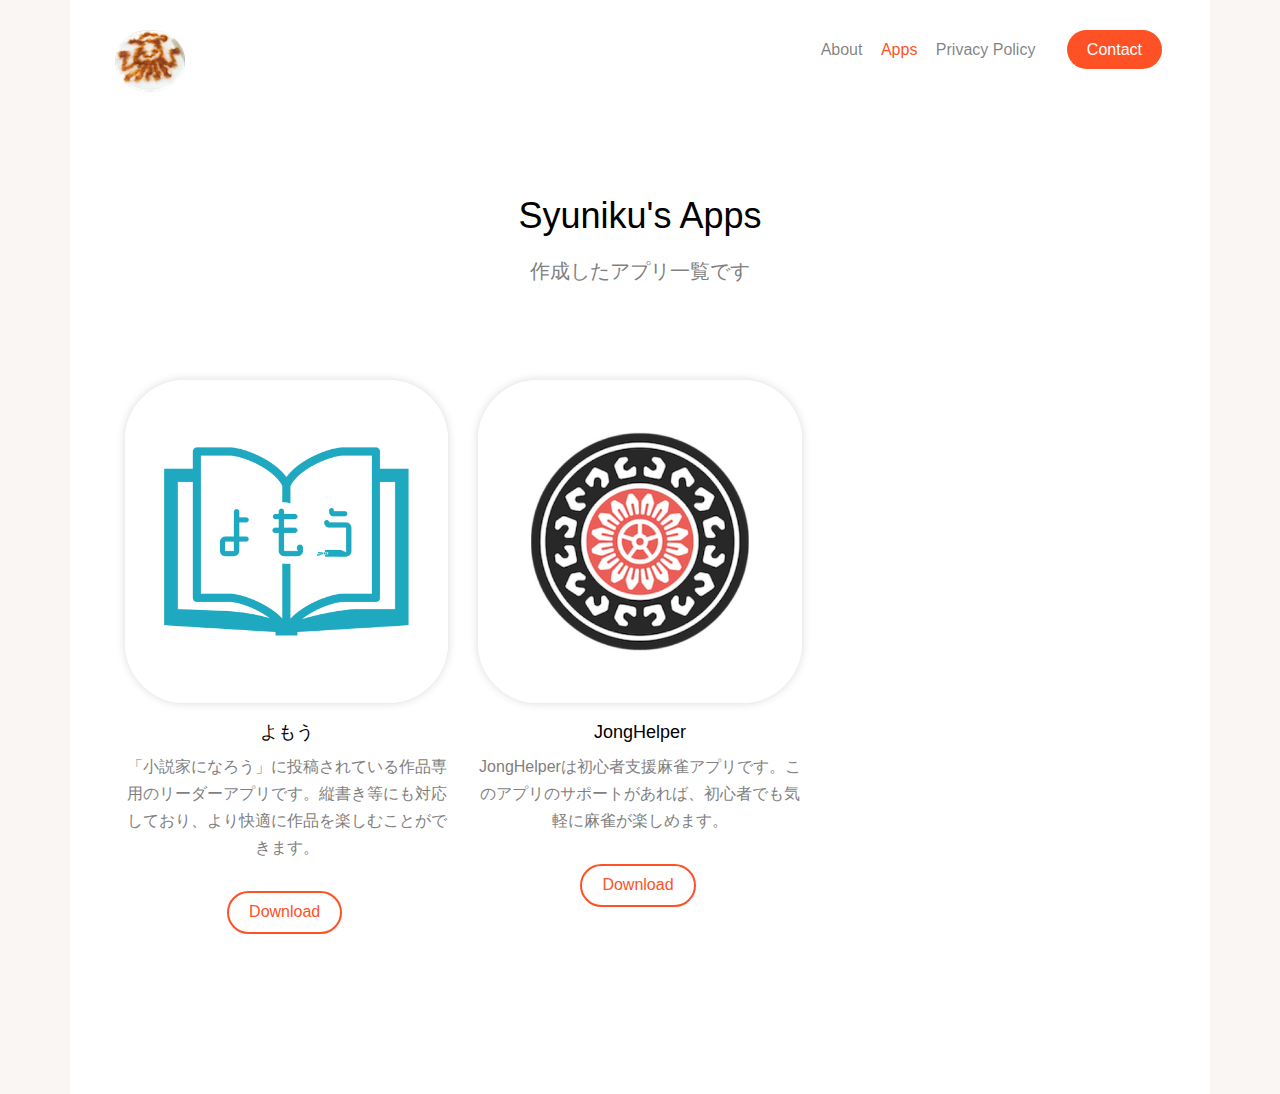
==== commit fa837eef: "add privacy-policy" ====
--- a/apps.html
+++ b/apps.html
@@ -73,6 +73,7 @@
 						<ul>
 							<li><a href="index.html">About</a></li>
 							<li class="active"><a href="apps.html">Apps</a></li>
+							<li><a href="privacy-policy.html">Privacy Policy</a></li>
 							<li class="cta"><a href="contact.html">Contact</a></li>
 						</ul>
 					</nav>
@@ -91,7 +92,7 @@
 					<div class="row row-bottom-padded-sm">
 						<div class="col-md-4">
 							<div class="fh5co-service text-center">
-								<img src="images/icon_yomou.png" class="img-responsive img-bordered img-rounded"
+								<img src="images/icon_yomou.png" class="img-responsive img-bordered icon-img"
 									alt="Free HTML5 Bootstrap Template by FreeHTML5.co" />
 								<h3>よもう</h3>
 								<p>
@@ -104,7 +105,7 @@
 						</div>
 						<div class="col-md-4">
 							<div class="fh5co-service text-center">
-								<img src="images/icon_jonghelper.png" class="img-responsive img-bordered img-rounded"
+								<img src="images/icon_jonghelper.png" class="img-responsive img-bordered icon-img"
 									alt="Free HTML5 Bootstrap Template by FreeHTML5.co" />
 								<h3>JongHelper</h3>
 								<p>
--- a/css/style.css
+++ b/css/style.css
@@ -1,14 +1,9 @@
 @font-face {
-  font-family: "icomoon";
+  font-family: 'icomoon';
   src: url("../fonts/icomoon/icomoon.eot?stsype");
-  src: url("../fonts/icomoon/icomoon.eot?stsype#iefix")
-      format("embedded-opentype"),
-    url("../fonts/icomoon/icomoon.ttf?stsype") format("truetype"),
-    url("../fonts/icomoon/icomoon.woff?stsype") format("woff"),
-    url("../fonts/icomoon/icomoon.svg?stsype#icomoon") format("svg");
+  src: url("../fonts/icomoon/icomoon.eot?stsype#iefix") format("embedded-opentype"), url("../fonts/icomoon/icomoon.ttf?stsype") format("truetype"), url("../fonts/icomoon/icomoon.woff?stsype") format("woff"), url("../fonts/icomoon/icomoon.svg?stsype#icomoon") format("svg");
   font-weight: normal;
-  font-style: normal;
-}
+  font-style: normal; }
 /* =======================================================
 *
 * 	Template Style 
@@ -22,71 +17,52 @@
   line-height: 1.7;
   color: #7f7f7f;
   background: #f9f6f3;
-  position: relative;
-}
-@media screen and (max-width: 768px) {
-  body {
-    overflow-x: hidden;
-  }
-}
+  position: relative; }
+  @media screen and (max-width: 768px) {
+    body {
+      overflow-x: hidden; } }
 
 .fh5co-overflow {
   overflow: hidden;
   position: relative;
-  height: 100% !important;
-}
+  height: 100% !important; }
 
 a {
-  color: #ff5126;
+  color: #FF5126;
   -webkit-transition: 0.5s;
   -o-transition: 0.5s;
-  transition: 0.5s;
-}
-a:hover,
-a:active,
-a:focus {
-  color: #ff5126;
-  outline: none;
-  text-decoration: none;
-}
+  transition: 0.5s; }
+  a:hover, a:active, a:focus {
+    color: #FF5126;
+    outline: none;
+    text-decoration: none; }
 
 p {
-  margin: 0 0 30px 0;
-}
-
-h1,
-h2,
-h3,
-h4,
-h5,
-h6 {
+  margin: 0 0 30px 0; }
+
+h1, h2, h3, h4, h5, h6 {
   color: #000;
   font-family: "Work Sans", Arial, sans-serif;
   font-weight: 400;
   margin: 0 0 20px 0;
-  padding: 0;
-}
+  padding: 0; }
 
 ::-webkit-selection {
   color: #fff;
-  background: #ff5126;
-}
+  background: #FF5126; }
 
 ::-moz-selection {
   color: #fff;
-  background: #ff5126;
-}
+  background: #FF5126; }
 
 ::selection {
   color: #fff;
-  background: #ff5126;
-}
+  background: #FF5126; }
 
 #wrap {
   overflow-x: hidden;
   position: relative;
-  z-index: 5;
-}
+  z-index: 5; }
 
 .btn {
   margin-right: 4px;
@@ -101,138 +77,91 @@
   -webkit-transition: 0.5s;
   -o-transition: 0.5s;
   transition: 0.5s;
-  padding: 8px 20px !important;
-}
-.btn.btn-sm {
-  padding: 4px 15px !important;
-}
-.btn.btn-md {
-  padding: 8px 20px !important;
-}
-.btn.btn-lg {
-  padding: 18px 36px !important;
-}
-.btn:hover,
-.btn:active,
-.btn:focus {
-  box-shadow: none !important;
-  outline: none !important;
-}
+  padding: 8px 20px !important; }
+  .btn.btn-sm {
+    padding: 4px 15px !important; }
+  .btn.btn-md {
+    padding: 8px 20px !important; }
+  .btn.btn-lg {
+    padding: 18px 36px !important; }
+  .btn:hover, .btn:active, .btn:focus {
+    box-shadow: none !important;
+    outline: none !important; }
 
 .btn-primary {
-  background: #ff5126;
+  background: #FF5126;
   color: #fff;
-  border: 2px solid #ff5126;
-}
-.btn-primary:hover,
-.btn-primary:focus,
-.btn-primary:active {
-  background: #ff6540 !important;
-  border-color: #ff6540 !important;
-}
-.btn-primary.btn-outline {
-  background: transparent;
-  color: #ff5126;
-  border: 2px solid #ff5126;
-}
-.btn-primary.btn-outline:hover,
-.btn-primary.btn-outline:focus,
-.btn-primary.btn-outline:active {
-  background: #ff5126;
-  color: #fff;
-}
+  border: 2px solid #FF5126; }
+  .btn-primary:hover, .btn-primary:focus, .btn-primary:active {
+    background: #ff6540 !important;
+    border-color: #ff6540 !important; }
+  .btn-primary.btn-outline {
+    background: transparent;
+    color: #FF5126;
+    border: 2px solid #FF5126; }
+    .btn-primary.btn-outline:hover, .btn-primary.btn-outline:focus, .btn-primary.btn-outline:active {
+      background: #FF5126;
+      color: #fff; }
 
 .btn-success {
   background: #5cb85c;
   color: #fff;
-  border: 2px solid #5cb85c;
-}
-.btn-success:hover,
-.btn-success:focus,
-.btn-success:active {
-  background: #4cae4c !important;
-  border-color: #4cae4c !important;
-}
-.btn-success.btn-outline {
-  background: transparent;
-  color: #5cb85c;
-  border: 2px solid #5cb85c;
-}
-.btn-success.btn-outline:hover,
-.btn-success.btn-outline:focus,
-.btn-success.btn-outline:active {
-  background: #5cb85c;
-  color: #fff;
-}
+  border: 2px solid #5cb85c; }
+  .btn-success:hover, .btn-success:focus, .btn-success:active {
+    background: #4cae4c !important;
+    border-color: #4cae4c !important; }
+  .btn-success.btn-outline {
+    background: transparent;
+    color: #5cb85c;
+    border: 2px solid #5cb85c; }
+    .btn-success.btn-outline:hover, .btn-success.btn-outline:focus, .btn-success.btn-outline:active {
+      background: #5cb85c;
+      color: #fff; }
 
 .btn-info {
   background: #5bc0de;
   color: #fff;
-  border: 2px solid #5bc0de;
-}
-.btn-info:hover,
-.btn-info:focus,
-.btn-info:active {
-  background: #46b8da !important;
-  border-color: #46b8da !important;
-}
-.btn-info.btn-outline {
-  background: transparent;
-  color: #5bc0de;
-  border: 2px solid #5bc0de;
-}
-.btn-info.btn-outline:hover,
-.btn-info.btn-outline:focus,
-.btn-info.btn-outline:active {
-  background: #5bc0de;
-  color: #fff;
-}
+  border: 2px solid #5bc0de; }
+  .btn-info:hover, .btn-info:focus, .btn-info:active {
+    background: #46b8da !important;
+    border-color: #46b8da !important; }
+  .btn-info.btn-outline {
+    background: transparent;
+    color: #5bc0de;
+    border: 2px solid #5bc0de; }
+    .btn-info.btn-outline:hover, .btn-info.btn-outline:focus, .btn-info.btn-outline:active {
+      background: #5bc0de;
+      color: #fff; }
 
 .btn-warning {
   background: #f0ad4e;
   color: #fff;
-  border: 2px solid #f0ad4e;
-}
-.btn-warning:hover,
-.btn-warning:focus,
-.btn-warning:active {
-  background: #eea236 !important;
-  border-color: #eea236 !important;
-}
-.btn-warning.btn-outline {
-  background: transparent;
-  color: #f0ad4e;
-  border: 2px solid #f0ad4e;
-}
-.btn-warning.btn-outline:hover,
-.btn-warning.btn-outline:focus,
-.btn-warning.btn-outline:active {
-  background: #f0ad4e;
-  color: #fff;
-}
+  border: 2px solid #f0ad4e; }
+  .btn-warning:hover, .btn-warning:focus, .btn-warning:active {
+    background: #eea236 !important;
+    border-color: #eea236 !important; }
+  .btn-warning.btn-outline {
+    background: transparent;
+    color: #f0ad4e;
+    border: 2px solid #f0ad4e; }
+    .btn-warning.btn-outline:hover, .btn-warning.btn-outline:focus, .btn-warning.btn-outline:active {
+      background: #f0ad4e;
+      color: #fff; }
 
 .btn-danger {
   background: #d9534f;
   color: #fff;
-  border: 2px solid #d9534f;
-}
-.btn-danger:hover,
-.btn-danger:focus,
-.btn-danger:active {
-  background: #d43f3a !important;
-  border-color: #d43f3a !important;
-}
-.btn-danger.btn-outline {
-  background: transparent;
-  color: #d9534f;
-  border: 2px solid #d9534f;
-}
-.btn-danger.btn-outline:hover,
-.btn-danger.btn-outline:focus,
-.btn-danger.btn-outline:active {
-  background: #d9534f;
-  color: #fff;
-}
+  border: 2px solid #d9534f; }
+  .btn-danger:hover, .btn-danger:focus, .btn-danger:active {
+    background: #d43f3a !important;
+    border-color: #d43f3a !important; }
+  .btn-danger.btn-outline {
+    background: transparent;
+    color: #d9534f;
+    border: 2px solid #d9534f; }
+    .btn-danger.btn-outline:hover, .btn-danger.btn-outline:focus, .btn-danger.btn-outline:active {
+      background: #d9534f;
+      color: #fff; }
 
 .btn-outline {
   background: none;
@@ -240,13 +169,9 @@
   font-size: 16px;
   -webkit-transition: 0.3s;
   -o-transition: 0.3s;
-  transition: 0.3s;
-}
-.btn-outline:hover,
-.btn-outline:focus,
-.btn-outline:active {
-  box-shadow: none;
-}
+  transition: 0.3s; }
+  .btn-outline:hover, .btn-outline:focus, .btn-outline:active {
+    box-shadow: none; }
 
 .link-with-icon {
   padding-right: 20px;
@@ -257,29 +182,26 @@
   *display: inline;
   -webkit-transition: 0.3s;
   -o-transition: 0.3s;
-  transition: 0.3s;
-}
-.link-with-icon:hover {
-  padding-right: 30px;
-}
-.link-with-icon:after {
-  position: absolute;
-  right: 0;
-  top: 50%;
-  margin-top: -6px;
-  font-family: "icomoon";
-  speak: none;
-  font-style: normal;
-  font-weight: normal;
-  font-variant: normal;
-  text-transform: none;
-  line-height: 1;
-  /* Better Font Rendering =========== */
-  -webkit-font-smoothing: antialiased;
-  -moz-osx-font-smoothing: grayscale;
-  content: "\f054";
-  font-size: 12px;
-}
+  transition: 0.3s; }
+  .link-with-icon:hover {
+    padding-right: 30px; }
+  .link-with-icon:after {
+    position: absolute;
+    right: 0;
+    top: 50%;
+    margin-top: -6px;
+    font-family: 'icomoon';
+    speak: none;
+    font-style: normal;
+    font-weight: normal;
+    font-variant: normal;
+    text-transform: none;
+    line-height: 1;
+    /* Better Font Rendering =========== */
+    -webkit-font-smoothing: antialiased;
+    -moz-osx-font-smoothing: grayscale;
+    content: "\f054";
+    font-size: 12px; }
 
 .form-control {
   -webkit-appearance: none;
@@ -292,284 +214,199 @@
   -webkit-border-radius: 0px;
   -moz-border-radius: 0px;
   -ms-border-radius: 0px;
-  border-radius: 0px;
-}
-.form-control:active,
-.form-control:focus {
-  outline: none;
-  box-shadow: none;
-  border-color: #ff5126;
-}
+  border-radius: 0px; }
+  .form-control:active, .form-control:focus {
+    outline: none;
+    box-shadow: none;
+    border-color: #FF5126; }
 
 .form-group label {
-  font-weight: normal;
-}
+  font-weight: normal; }
 
 .boxed #fh5co-page {
   max-width: 1140px;
   margin: 0 auto;
-  background: #fff;
-}
-@media screen and (max-width: 1200px) {
-  .boxed #fh5co-page {
-    max-width: 1000px;
-  }
-}
-.boxed #fh5co-page .container {
-  max-width: 1060px;
-  margin: 0 auto;
-}
-@media screen and (max-width: 1200px) {
+  background: #fff; }
+  @media screen and (max-width: 1200px) {
+    .boxed #fh5co-page {
+      max-width: 1000px; } }
   .boxed #fh5co-page .container {
-    max-width: 960px;
-  }
-}
+    max-width: 1060px;
+    margin: 0 auto; }
+    @media screen and (max-width: 1200px) {
+      .boxed #fh5co-page .container {
+        max-width: 960px; } }
 
 #fh5co-header {
   padding: 30px 0;
-  margin-bottom: 10px;
-}
-#fh5co-header #fh5co-logo {
-  float: left;
-  margin-left: -10px;
-}
-#fh5co-header #fh5co-main-nav {
-  float: right;
-  margin-right: -7px;
-}
-@media screen and (max-width: 768px) {
+  margin-bottom: 10px; }
+  #fh5co-header #fh5co-logo {
+    float: left;
+    margin-left: -10px; }
   #fh5co-header #fh5co-main-nav {
-    display: none;
-  }
-}
-#fh5co-header #fh5co-main-nav ul {
-  margin: 0px 0 0 0;
-  padding: 0;
-}
-#fh5co-header #fh5co-main-nav ul li {
-  display: -moz-inline-stack;
-  display: inline-block;
-  zoom: 1;
-  *display: inline;
-  margin: 0;
-  padding: 0;
-}
-#fh5co-header #fh5co-main-nav ul li a {
-  font-size: 16px;
-  text-decoration: none;
-  color: rgba(0, 0, 0, 0.5);
-  font-weight: 400;
-  padding: 15px 7px;
-  line-height: 1.2;
-}
-#fh5co-header #fh5co-main-nav ul li a:hover,
-#fh5co-header #fh5co-main-nav ul li a:active,
-#fh5co-header #fh5co-main-nav ul li a:focus {
-  color: #ff5126;
-}
-#fh5co-header #fh5co-main-nav ul li.cta {
-  margin-left: 20px;
-}
-#fh5co-header #fh5co-main-nav ul li.cta a {
-  padding: 10px 20px;
-  background: #ff5126;
-  color: #fff;
-  display: -moz-inline-stack;
-  display: inline-block;
-  zoom: 1;
-  *display: inline;
-  -webkit-border-radius: 30px;
-  -moz-border-radius: 30px;
-  -ms-border-radius: 30px;
-  border-radius: 30px;
-}
-#fh5co-header #fh5co-main-nav ul li.cta a:hover {
-  background: #ff5d35;
-}
-#fh5co-header #fh5co-main-nav ul li.has-sub > div > a {
-  position: relative;
-  padding-right: 19px;
-}
-#fh5co-header #fh5co-main-nav ul li.has-sub > div > a:after {
-  font-family: "icomoon";
-  speak: none;
-  font-style: normal;
-  font-weight: normal;
-  font-variant: normal;
-  text-transform: none;
-  line-height: 1;
-  /* Better Font Rendering =========== */
-  -webkit-font-smoothing: antialiased;
-  -moz-osx-font-smoothing: grayscale;
-  content: "\e921";
-  position: absolute;
-  right: 0;
-  top: 50%;
-  margin-top: -9px;
-  font-size: 18px;
-  color: #b3b3b3;
-}
-#fh5co-header #fh5co-main-nav ul li.has-sub > div > a:hover:after {
-  color: #ff5126;
-}
-#fh5co-header #fh5co-main-nav ul li.has-sub .drop-down-menu {
-  position: relative;
-  padding: 15px 7px;
-}
-#fh5co-header
-  #fh5co-main-nav
-  ul
-  li.has-sub
-  .drop-down-menu
-  .dropdown-menu-wrap {
-  position: absolute;
-  z-index: 1001;
-  visibility: hidden;
-  opacity: 0;
-  background: #fff;
-  -webkit-box-shadow: 0px 0px 20px 0px rgba(0, 0, 0, 0.15);
-  -moz-box-shadow: 0px 0px 20px 0px rgba(0, 0, 0, 0.15);
-  -ms-box-shadow: 0px 0px 20px 0px rgba(0, 0, 0, 0.15);
-  -o-box-shadow: 0px 0px 20px 0px rgba(0, 0, 0, 0.15);
-  box-shadow: 0px 0px 20px 0px rgba(0, 0, 0, 0.15);
-  padding: 20px;
-  width: 190px;
-  left: 50%;
-  margin-left: -95px;
-  margin-top: 17px;
-  -webkit-transition: 0.2s;
-  -o-transition: 0.2s;
-  transition: 0.2s;
-  -webkit-border-radius: 4px;
-  -moz-border-radius: 4px;
-  -ms-border-radius: 4px;
-  border-radius: 4px;
-}
-#fh5co-header
-  #fh5co-main-nav
-  ul
-  li.has-sub
-  .drop-down-menu
-  .dropdown-menu-wrap:before {
-  bottom: 100%;
-  left: 50%;
-  border: solid transparent;
-  content: " ";
-  height: 0;
-  width: 0;
-  position: absolute;
-  pointer-events: none;
-  border-bottom-color: #fff;
-  border-width: 10px;
-  margin-left: -10px;
-}
-#fh5co-header
-  #fh5co-main-nav
-  ul
-  li.has-sub
-  .drop-down-menu
-  .dropdown-menu-wrap
-  ul {
-  padding: 0;
-  margin: 0;
-}
-#fh5co-header
-  #fh5co-main-nav
-  ul
-  li.has-sub
-  .drop-down-menu
-  .dropdown-menu-wrap
-  ul
-  li {
-  padding: 0;
-  margin: 0;
-  display: block;
-  line-height: 1.5;
-}
-#fh5co-header
-  #fh5co-main-nav
-  ul
-  li.has-sub
-  .drop-down-menu
-  .dropdown-menu-wrap
-  ul
-  li
-  a {
-  display: block;
-  padding: 5px 0px;
-}
-#fh5co-header
-  #fh5co-main-nav
-  ul
-  li.has-sub
-  .drop-down-menu.active
-  .dropdown-menu-wrap {
-  margin-top: 17px;
-  -webkit-transition: 0.4s;
-  -o-transition: 0.4s;
-  transition: 0.4s;
-  visibility: visible;
-  opacity: 1;
-}
-#fh5co-header #fh5co-main-nav ul li.active > a {
-  color: #ff5126;
-}
-#fh5co-header #fh5co-main-nav ul li.has-sub.active .drop-down-menu > a {
-  color: #ff5126;
-}
-#fh5co-header #fh5co-main-nav ul li.has-sub.active .drop-down-menu > a:after {
-  color: #ff5126;
-}
+    float: right;
+    margin-right: -7px; }
+    @media screen and (max-width: 768px) {
+      #fh5co-header #fh5co-main-nav {
+        display: none; } }
+    #fh5co-header #fh5co-main-nav ul {
+      margin: 0px 0 0 0;
+      padding: 0; }
+      #fh5co-header #fh5co-main-nav ul li {
+        display: -moz-inline-stack;
+        display: inline-block;
+        zoom: 1;
+        *display: inline;
+        margin: 0;
+        padding: 0; }
+        #fh5co-header #fh5co-main-nav ul li a {
+          font-size: 16px;
+          text-decoration: none;
+          color: rgba(0, 0, 0, 0.5);
+          font-weight: 400;
+          padding: 15px 7px;
+          line-height: 1.2; }
+          #fh5co-header #fh5co-main-nav ul li a:hover, #fh5co-header #fh5co-main-nav ul li a:active, #fh5co-header #fh5co-main-nav ul li a:focus {
+            color: #FF5126; }
+        #fh5co-header #fh5co-main-nav ul li.cta {
+          margin-left: 20px; }
+          #fh5co-header #fh5co-main-nav ul li.cta a {
+            padding: 10px 20px;
+            background: #FF5126;
+            color: #fff;
+            display: -moz-inline-stack;
+            display: inline-block;
+            zoom: 1;
+            *display: inline;
+            -webkit-border-radius: 30px;
+            -moz-border-radius: 30px;
+            -ms-border-radius: 30px;
+            border-radius: 30px; }
+            #fh5co-header #fh5co-main-nav ul li.cta a:hover {
+              background: #ff5d35; }
+        #fh5co-header #fh5co-main-nav ul li.has-sub > div > a {
+          position: relative;
+          padding-right: 19px; }
+          #fh5co-header #fh5co-main-nav ul li.has-sub > div > a:after {
+            font-family: 'icomoon';
+            speak: none;
+            font-style: normal;
+            font-weight: normal;
+            font-variant: normal;
+            text-transform: none;
+            line-height: 1;
+            /* Better Font Rendering =========== */
+            -webkit-font-smoothing: antialiased;
+            -moz-osx-font-smoothing: grayscale;
+            content: "\e921";
+            position: absolute;
+            right: 0;
+            top: 50%;
+            margin-top: -9px;
+            font-size: 18px;
+            color: #b3b3b3; }
+          #fh5co-header #fh5co-main-nav ul li.has-sub > div > a:hover:after {
+            color: #FF5126; }
+        #fh5co-header #fh5co-main-nav ul li.has-sub .drop-down-menu {
+          position: relative;
+          padding: 15px 7px; }
+          #fh5co-header #fh5co-main-nav ul li.has-sub .drop-down-menu .dropdown-menu-wrap {
+            position: absolute;
+            z-index: 1001;
+            visibility: hidden;
+            opacity: 0;
+            background: #fff;
+            -webkit-box-shadow: 0px 0px 20px 0px rgba(0, 0, 0, 0.15);
+            -moz-box-shadow: 0px 0px 20px 0px rgba(0, 0, 0, 0.15);
+            -ms-box-shadow: 0px 0px 20px 0px rgba(0, 0, 0, 0.15);
+            -o-box-shadow: 0px 0px 20px 0px rgba(0, 0, 0, 0.15);
+            box-shadow: 0px 0px 20px 0px rgba(0, 0, 0, 0.15);
+            padding: 20px;
+            width: 190px;
+            left: 50%;
+            margin-left: -95px;
+            margin-top: 17px;
+            -webkit-transition: 0.2s;
+            -o-transition: 0.2s;
+            transition: 0.2s;
+            -webkit-border-radius: 4px;
+            -moz-border-radius: 4px;
+            -ms-border-radius: 4px;
+            border-radius: 4px; }
+            #fh5co-header #fh5co-main-nav ul li.has-sub .drop-down-menu .dropdown-menu-wrap:before {
+              bottom: 100%;
+              left: 50%;
+              border: solid transparent;
+              content: " ";
+              height: 0;
+              width: 0;
+              position: absolute;
+              pointer-events: none;
+              border-bottom-color: #fff;
+              border-width: 10px;
+              margin-left: -10px; }
+            #fh5co-header #fh5co-main-nav ul li.has-sub .drop-down-menu .dropdown-menu-wrap ul {
+              padding: 0;
+              margin: 0; }
+              #fh5co-header #fh5co-main-nav ul li.has-sub .drop-down-menu .dropdown-menu-wrap ul li {
+                padding: 0;
+                margin: 0;
+                display: block;
+                line-height: 1.5; }
+                #fh5co-header #fh5co-main-nav ul li.has-sub .drop-down-menu .dropdown-menu-wrap ul li a {
+                  display: block;
+                  padding: 5px 0px; }
+          #fh5co-header #fh5co-main-nav ul li.has-sub .drop-down-menu.active .dropdown-menu-wrap {
+            margin-top: 17px;
+            -webkit-transition: 0.4s;
+            -o-transition: 0.4s;
+            transition: 0.4s;
+            visibility: visible;
+            opacity: 1; }
+        #fh5co-header #fh5co-main-nav ul li.active > a {
+          color: #FF5126; }
+        #fh5co-header #fh5co-main-nav ul li.has-sub.active .drop-down-menu > a {
+          color: #FF5126; }
+          #fh5co-header #fh5co-main-nav ul li.has-sub.active .drop-down-menu > a:after {
+            color: #FF5126; }
 
 #fh5co-intro {
-  padding: 4em 0;
-}
-@media screen and (max-width: 768px) {
-  #fh5co-intro {
-    padding: 3em 0;
-  }
-}
+  padding: 4em 0; }
+  @media screen and (max-width: 768px) {
+    #fh5co-intro {
+      padding: 3em 0; } }
 
 .fh5co-lead {
   font-size: 20px;
-  line-height: 1.5;
-}
+  line-height: 1.5; }
 
 #map {
   height: 500px;
   width: 100%;
   position: relative;
-  z-index: 10;
-}
+  z-index: 10; }
 
 .fh5co-map-form {
   margin-top: -80px;
   position: relative;
   z-index: 10001;
-  margin-bottom: 100px;
-}
+  margin-bottom: 100px; }
 
 .fh5co-map {
-  position: relative;
-}
-.fh5co-map form,
-.fh5co-map .row {
-  padding-top: 0;
-  margin-top: 0;
-}
+  position: relative; }
+  .fh5co-map form, .fh5co-map .row {
+    padding-top: 0;
+    margin-top: 0; }
 
 .fh5co-service {
   margin-bottom: 30px;
   float: left;
-  width: 100%;
-}
-.fh5co-service h3 {
-  font-size: 18px;
-  margin-bottom: 10px;
-}
-.fh5co-service img {
-  margin-bottom: 20px;
-}
+  width: 100%; }
+  .fh5co-service h3 {
+    font-size: 18px;
+    margin-bottom: 10px; }
+  .fh5co-service img {
+    margin-bottom: 20px; }
 
 /* Icon pentagon */
 .fh5co-icon-pentagon {
@@ -582,33 +419,30 @@
   -ms-transition: all 0.3s ease 0s;
   -o-transition: all 0.3s ease 0s;
   transition: all 0.3s ease 0s;
-  background: #ff5126;
+  background: #FF5126;
   text-align: center;
   display: -moz-inline-stack;
   display: inline-block;
   zoom: 1;
-  *display: inline;
-}
-.fh5co-icon-pentagon:before {
-  border-left: 20px solid transparent;
-  border-right: 20px solid transparent;
-  top: -10px;
-  content: "";
-  height: 0;
-  left: 0;
-  position: absolute;
-  width: 0;
-}
-.fh5co-icon-pentagon:after {
-  border-left: 20px solid transparent;
-  border-right: 20px solid transparent;
-  bottom: -10px;
-  content: "";
-  height: 0;
-  left: 0;
-  position: absolute;
-  width: 0;
-}
+  *display: inline; }
+  .fh5co-icon-pentagon:before {
+    border-left: 20px solid rgba(0, 0, 0, 0);
+    border-right: 20px solid rgba(0, 0, 0, 0);
+    top: -10px;
+    content: "";
+    height: 0;
+    left: 0;
+    position: absolute;
+    width: 0; }
+  .fh5co-icon-pentagon:after {
+    border-left: 20px solid rgba(0, 0, 0, 0);
+    border-right: 20px solid rgba(0, 0, 0, 0);
+    bottom: -10px;
+    content: "";
+    height: 0;
+    left: 0;
+    position: absolute;
+    width: 0; }
 
 .fh5co-service-icon {
   height: 46px;
@@ -617,31 +451,25 @@
   display: -moz-inline-stack;
   display: inline-block;
   zoom: 1;
-  *display: inline;
-}
-.fh5co-service-icon:before {
-  border-left: 45px solid transparent;
-  border-right: 45px solid transparent;
-  top: -30px;
-  border-bottom: 30px solid #ff5126;
-}
-.fh5co-service-icon:after {
-  border-left: 45px solid transparent;
-  border-right: 45px solid transparent;
-  bottom: -30px;
-  border-top: 30px solid #ff5126;
-}
-.fh5co-service-icon i {
-  font-size: 46px;
-  line-height: 46px;
-  color: #fff;
-}
-
-.fh5co-form-control:focus,
-.fh5co-form-control:active {
+  *display: inline; }
+  .fh5co-service-icon:before {
+    border-left: 45px solid rgba(0, 0, 0, 0);
+    border-right: 45px solid rgba(0, 0, 0, 0);
+    top: -30px;
+    border-bottom: 30px solid #FF5126; }
+  .fh5co-service-icon:after {
+    border-left: 45px solid rgba(0, 0, 0, 0);
+    border-right: 45px solid rgba(0, 0, 0, 0);
+    bottom: -30px;
+    border-top: 30px solid #FF5126; }
+  .fh5co-service-icon i {
+    font-size: 46px;
+    line-height: 46px;
+    color: #fff; }
+
+.fh5co-form-control:focus, .fh5co-form-control:active {
   outline: none;
-  border: none;
-}
+  border: none; }
 
 .fh5co-form-locator {
   max-width: 500px;
@@ -656,63 +484,50 @@
   -ms-box-shadow: 0px 0px 20px 0px rgba(0, 0, 0, 0.15);
   -o-box-shadow: 0px 0px 20px 0px rgba(0, 0, 0, 0.15);
   box-shadow: 0px 0px 20px 0px rgba(0, 0, 0, 0.15);
-  float: left;
-}
-.fh5co-form-locator .selectize-control {
-  float: left;
-  width: 32%;
-  margin-right: 4px;
-}
-@media screen and (max-width: 768px) {
-  .fh5co-form-locator {
-    position: relative;
-    margin-left: 0;
-    left: 0;
-    max-width: inherit !important;
-    width: 100%;
-  }
-}
-.fh5co-form-locator .input-field {
-  margin-right: 2%;
-  line-height: 1.5;
-  padding: 11px 20px;
-  border: 1px solid #cccccc;
-  -webkit-box-shadow: inset 0 1px 1px rgba(0, 0, 0, 0.1);
-  box-shadow: inset 0 1px 1px rgba(0, 0, 0, 0.1);
-  -webkit-border-radius: 3px;
-  -moz-border-radius: 3px;
-  -ms-border-radius: 3px;
-  border-radius: 3px;
-}
-.fh5co-form-locator .input-field:focus,
-.fh5co-form-locator .input-field:active {
-  border: 1px solid #b3b3b3;
-  outline: none;
-}
-.fh5co-form-locator input,
-.fh5co-form-locator select {
-  margin: 0;
-  width: 32%;
-  float: left;
-}
-.fh5co-form-locator input[type="submit"] {
-  width: 32%;
-  background: #fcedda;
-  color: #fff;
-  -webkit-border-radius: 4px;
-  -moz-border-radius: 4px;
-  -ms-border-radius: 4px;
-  border-radius: 4px;
-  padding: 13px 20px !important;
-  border: none;
-  float: right;
-  font-size: 16px;
-}
-.fh5co-form-locator input[type="submit"]:hover,
-.fh5co-form-locator input[type="submit"]:focus,
-.fh5co-form-locator input[type="submit"]:active {
-  background: #fdf4e8 !important;
-}
+  float: left; }
+  .fh5co-form-locator .selectize-control {
+    float: left;
+    width: 32%;
+    margin-right: 4px; }
+  @media screen and (max-width: 768px) {
+    .fh5co-form-locator {
+      position: relative;
+      margin-left: 0;
+      left: 0;
+      max-width: inherit !important;
+      width: 100%; } }
+  .fh5co-form-locator .input-field {
+    margin-right: 2%;
+    line-height: 1.5;
+    padding: 11px 20px;
+    border: 1px solid #cccccc;
+    -webkit-box-shadow: inset 0 1px 1px rgba(0, 0, 0, 0.1);
+    box-shadow: inset 0 1px 1px rgba(0, 0, 0, 0.1);
+    -webkit-border-radius: 3px;
+    -moz-border-radius: 3px;
+    -ms-border-radius: 3px;
+    border-radius: 3px; }
+    .fh5co-form-locator .input-field:focus, .fh5co-form-locator .input-field:active {
+      border: 1px solid #b3b3b3;
+      outline: none; }
+  .fh5co-form-locator input, .fh5co-form-locator select {
+    margin: 0;
+    width: 32%;
+    float: left; }
+  .fh5co-form-locator input[type="submit"] {
+    width: 32%;
+    background: #FCEDDA;
+    color: #fff;
+    -webkit-border-radius: 4px;
+    -moz-border-radius: 4px;
+    -ms-border-radius: 4px;
+    border-radius: 4px;
+    padding: 13px 20px !important;
+    border: none;
+    float: right;
+    font-size: 16px; }
+    .fh5co-form-locator input[type="submit"]:hover, .fh5co-form-locator input[type="submit"]:focus, .fh5co-form-locator input[type="submit"]:active {
+      background: #fdf4e8 !important; }
 
 .selectize-dropdown,
 .selectize-input,
@@ -721,8 +536,7 @@
   font-family: inherit;
   font-size: 16px !important;
   line-height: 18px;
-  -webkit-font-smoothing: inherit;
-}
+  -webkit-font-smoothing: inherit; }
 
 .selectize-input {
   border: 1px solid #d0d0d0;
@@ -739,183 +553,142 @@
   box-shadow: inset 0 1px 1px rgba(0, 0, 0, 0.1);
   -webkit-border-radius: 3px;
   -moz-border-radius: 3px;
-  border-radius: 3px;
-}
+  border-radius: 3px; }
 
 .fh5co-location-result-label {
   float: left;
   width: 50%;
-  margin-top: 10px;
-}
+  margin-top: 10px; }
 
 .fh5co-location-result-options {
   float: right;
-  width: 50%;
-}
-.fh5co-location-result-options .input-field {
-  width: 100%;
-  line-height: 1.5;
-  padding: 11px 20px;
-  border: 1px solid #cccccc;
-  -webkit-box-shadow: inset 0 1px 1px rgba(0, 0, 0, 0.1);
-  box-shadow: inset 0 1px 1px rgba(0, 0, 0, 0.1);
-  -webkit-border-radius: 3px;
-  -moz-border-radius: 3px;
-  -ms-border-radius: 3px;
-  border-radius: 3px;
-}
-.fh5co-location-result-options .input-field:focus,
-.fh5co-location-result-options .input-field:active {
-  border: 1px solid #b3b3b3;
-  outline: none;
-}
-.fh5co-location-result-options .input-field.search {
-  position: relative;
-  background: transparent;
-}
-.fh5co-location-result-options .col-1,
-.fh5co-location-result-options .col-2,
-.fh5co-location-result-options .col-3 {
-  float: left;
-  vertical-align: middle;
-}
-.fh5co-location-result-options .col-1 {
-  width: 10%;
-  margin-right: 2%;
-  margin-top: 10px;
-}
-.fh5co-location-result-options .col-2 {
-  width: 22%;
-  margin-right: 2%;
-}
-.fh5co-location-result-options .col-3 {
-  float: right;
-  width: 64%;
-}
+  width: 50%; }
+  .fh5co-location-result-options .input-field {
+    width: 100%;
+    line-height: 1.5;
+    padding: 11px 20px;
+    border: 1px solid #cccccc;
+    -webkit-box-shadow: inset 0 1px 1px rgba(0, 0, 0, 0.1);
+    box-shadow: inset 0 1px 1px rgba(0, 0, 0, 0.1);
+    -webkit-border-radius: 3px;
+    -moz-border-radius: 3px;
+    -ms-border-radius: 3px;
+    border-radius: 3px; }
+    .fh5co-location-result-options .input-field:focus, .fh5co-location-result-options .input-field:active {
+      border: 1px solid #b3b3b3;
+      outline: none; }
+    .fh5co-location-result-options .input-field.search {
+      position: relative;
+      background: transparent; }
+  .fh5co-location-result-options .col-1, .fh5co-location-result-options .col-2, .fh5co-location-result-options .col-3 {
+    float: left;
+    vertical-align: middle; }
+  .fh5co-location-result-options .col-1 {
+    width: 10%;
+    margin-right: 2%;
+    margin-top: 10px; }
+  .fh5co-location-result-options .col-2 {
+    width: 22%;
+    margin-right: 2%; }
+  .fh5co-location-result-options .col-3 {
+    float: right;
+    width: 64%; }
 
 .fh5co-table .fh5co-social {
-  margin-top: 10px;
-}
-.fh5co-table .fh5co-social li {
-  float: left;
-  margin-right: 10px;
-}
+  margin-top: 10px; }
+  .fh5co-table .fh5co-social li {
+    float: left;
+    margin-right: 10px; }
 .fh5co-table thead {
   background: #2595ff;
-  color: #fff;
-}
-.fh5co-table thead tr th,
-.fh5co-table thead tr td {
-  border-bottom: none;
-}
-.fh5co-table thead tr th {
+  color: #fff; }
+  .fh5co-table thead tr th, .fh5co-table thead tr td {
+    border-bottom: none; }
+  .fh5co-table thead tr th {
+    padding-top: 30px;
+    padding-bottom: 30px;
+    padding-left: 20px;
+    padding-right: 20px; }
+.fh5co-table tbody tr th, .fh5co-table tbody tr td {
   padding-top: 30px;
   padding-bottom: 30px;
   padding-left: 20px;
-  padding-right: 20px;
-}
-.fh5co-table tbody tr th,
-.fh5co-table tbody tr td {
-  padding-top: 30px;
-  padding-bottom: 30px;
-  padding-left: 20px;
-  padding-right: 20px;
-}
-.fh5co-table tbody tr:first-child th,
-.fh5co-table tbody tr:first-child td {
-  border-top: none;
-}
+  padding-right: 20px; }
+.fh5co-table tbody tr:first-child th, .fh5co-table tbody tr:first-child td {
+  border-top: none; }
 
 .owl-dots {
   position: absolute;
   bottom: 20px;
-  width: 100%;
-}
-.owl-dots .owl-dot > span {
-  background: #ff5126 !important;
-}
-.owl-dots .owl-dot.active > span {
-  background: transparent !important;
-  border: 2px solid #ff5126;
-}
-.owl-dots .owl-dot:hover > span {
-  background: transparent !important;
-  border: 2px solid #ff5126;
-}
+  width: 100%; }
+  .owl-dots .owl-dot > span {
+    background: #FF5126 !important; }
+  .owl-dots .owl-dot.active > span {
+    background: transparent !important;
+    border: 2px solid #FF5126; }
+  .owl-dots .owl-dot:hover > span {
+    background: transparent !important;
+    border: 2px solid #FF5126; }
 
 #fh5co-footer {
   clear: both;
   borde-top: 1px solid #ccc;
-  line-height: 1.5;
-}
-#fh5co-footer h3 {
-  font-size: 20px;
-}
-#fh5co-footer .fh5co-footer-link {
-  padding: 0;
-  margin: 0;
-}
-#fh5co-footer .fh5co-footer-link li {
-  padding: 0;
-  margin: 0 0 10px 0;
-  list-style: none;
-  display: block;
-}
-#fh5co-footer .fh5co-copyright {
-  padding-top: 40px;
-  padding-bottom: 40px;
-  float: left;
-  width: 100%;
-  border-top: 1px solid #e6e6e6;
-}
-#fh5co-footer .fh5co-copyright p {
-  margin-bottom: 0px;
-}
-#fh5co-footer .fh5co-footer-widget {
-  margin-bottom: 40px;
-}
+  line-height: 1.5; }
+  #fh5co-footer h3 {
+    font-size: 20px; }
+  #fh5co-footer .fh5co-footer-link {
+    padding: 0;
+    margin: 0; }
+    #fh5co-footer .fh5co-footer-link li {
+      padding: 0;
+      margin: 0 0 10px 0;
+      list-style: none;
+      display: block; }
+  #fh5co-footer .fh5co-copyright {
+    padding-top: 40px;
+    padding-bottom: 40px;
+    float: left;
+    width: 100%;
+    border-top: 1px solid #e6e6e6; }
+    #fh5co-footer .fh5co-copyright p {
+      margin-bottom: 0px; }
+  #fh5co-footer .fh5co-footer-widget {
+    margin-bottom: 40px; }
 
 .fh5co-social {
   padding: 0;
-  margin: 0;
-}
-.fh5co-social li {
-  padding: 0;
-  margin: 0;
-  list-style: none;
-  display: -moz-inline-stack;
-  display: inline-block;
-  zoom: 1;
-  *display: inline;
-}
-.fh5co-social li a {
-  text-align: center;
-  height: 30px;
-  width: 30px;
-  color: #fff;
-  padding-top: 4px;
-  text-decoration: none !important;
-  -webkit-border-radius: 50%;
-  -moz-border-radius: 50%;
-  -ms-border-radius: 50%;
-  border-radius: 50%;
-  display: -moz-inline-stack;
-  display: inline-block;
-  zoom: 1;
-  *display: inline;
-}
-.fh5co-social li.facebook a {
-  background: #ff5126;
-}
-.fh5co-social li.twitter a {
-  background: #ff5126;
-}
-.fh5co-social li.linkedin a {
-  background: #ff5126;
-}
-.fh5co-social li.message a {
-  background: #ff5126;
-}
+  margin: 0; }
+  .fh5co-social li {
+    padding: 0;
+    margin: 0;
+    list-style: none;
+    display: -moz-inline-stack;
+    display: inline-block;
+    zoom: 1;
+    *display: inline; }
+    .fh5co-social li a {
+      text-align: center;
+      height: 30px;
+      width: 30px;
+      color: #fff;
+      padding-top: 4px;
+      text-decoration: none !important;
+      -webkit-border-radius: 50%;
+      -moz-border-radius: 50%;
+      -ms-border-radius: 50%;
+      border-radius: 50%;
+      display: -moz-inline-stack;
+      display: inline-block;
+      zoom: 1;
+      *display: inline; }
+    .fh5co-social li.facebook a {
+      background: #FF5126; }
+    .fh5co-social li.twitter a {
+      background: #FF5126; }
+    .fh5co-social li.linkedin a {
+      background: #FF5126; }
+    .fh5co-social li.message a {
+      background: #FF5126; }
 
 .img-bordered {
   border: 5px solid #fff;
@@ -923,60 +696,52 @@
   -moz-box-shadow: 0px 0px 10px 0px rgba(0, 0, 0, 0.15);
   -ms-box-shadow: 0px 0px 10px 0px rgba(0, 0, 0, 0.15);
   -o-box-shadow: 0px 0px 10px 0px rgba(0, 0, 0, 0.15);
-  box-shadow: 0px 0px 10px 0px rgba(0, 0, 0, 0.15);
-}
+  box-shadow: 0px 0px 10px 0px rgba(0, 0, 0, 0.15); }
 
 .ul_style_1 {
   padding: 0;
-  margin: 0;
-}
-.ul_style_1 li {
-  padding: 0;
-  padding-left: 30px;
-  line-height: 1.5;
-  margin: 0 0 10px 0;
-  position: relative;
-  list-style: none;
-}
-.ul_style_1 li:before {
-  font-family: "icomoon";
-  speak: none;
-  font-style: normal;
-  font-weight: normal;
-  font-variant: normal;
-  text-transform: none;
-  line-height: 1;
-  /* Better Font Rendering =========== */
-  -webkit-font-smoothing: antialiased;
-  -moz-osx-font-smoothing: grayscale;
-  content: "\e926";
-  position: absolute;
-  top: 0.1em;
-  left: 0;
-  font-size: 20px;
-  color: #ff5126;
-}
-
-#fh5co-page,
-#fh5co-offcanvas {
+  margin: 0; }
+  .ul_style_1 li {
+    padding: 0;
+    padding-left: 30px;
+    line-height: 1.5;
+    margin: 0 0 10px 0;
+    position: relative;
+    list-style: none; }
+    .ul_style_1 li:before {
+      font-family: 'icomoon';
+      speak: none;
+      font-style: normal;
+      font-weight: normal;
+      font-variant: normal;
+      text-transform: none;
+      line-height: 1;
+      /* Better Font Rendering =========== */
+      -webkit-font-smoothing: antialiased;
+      -moz-osx-font-smoothing: grayscale;
+      content: "\e926";
+      position: absolute;
+      top: .1em;
+      left: 0;
+      font-size: 20px;
+      color: #FF5126; }
+
+#fh5co-page, #fh5co-offcanvas {
   -webkit-transition: 0.5s;
   -o-transition: 0.5s;
   transition: 0.5s;
-  position: relative;
-}
+  position: relative; }
 
 #fh5co-page {
   -webkit-transition: 0.5s;
   -o-transition: 0.5s;
-  transition: 0.5s;
-}
-.offcanvas-visible #fh5co-page {
-  -moz-transform: translateX(-275px);
-  -webkit-transform: translateX(-275px);
-  -ms-transform: translateX(-275px);
-  -o-transform: translateX(-275px);
-  transform: translateX(-275px);
-}
+  transition: 0.5s; }
+  .offcanvas-visible #fh5co-page {
+    -moz-transform: translateX(-275px);
+    -webkit-transform: translateX(-275px);
+    -ms-transform: translateX(-275px);
+    -o-transform: translateX(-275px);
+    transform: translateX(-275px); }
 
 #fh5co-offcanvas {
   position: fixed;
@@ -996,166 +761,130 @@
   -webkit-transform: translateX(278px);
   -ms-transform: translateX(278px);
   -o-transform: translateX(278px);
-  transform: translateX(278px);
-}
-.offcanvas-visible #fh5co-offcanvas {
-  -moz-transform: translateX(0px);
-  -webkit-transform: translateX(0px);
-  -ms-transform: translateX(0px);
-  -o-transform: translateX(0px);
-  transform: translateX(0px);
-}
-@media screen and (max-width: 768px) {
-  #fh5co-offcanvas {
-    display: block;
-  }
-}
-#fh5co-offcanvas ul {
-  padding: 0;
-  margin: 0;
-}
-#fh5co-offcanvas ul li {
-  padding: 0;
-  margin: 0 0 10px 0;
-  list-style: none;
-  line-height: 28px;
-}
-#fh5co-offcanvas ul li a {
-  font-size: 18px;
-  color: rgba(255, 255, 255, 0.7);
-  text-decoration: none !important;
-  border-bottom: 1px solid rgba(255, 255, 255, 0.2);
-  float: left;
-  display: block;
-  width: 100%;
-  padding-top: 10px;
-  padding-bottom: 10px;
-}
-#fh5co-offcanvas ul li a:hover {
-  color: #ff5126;
-}
-#fh5co-offcanvas ul li.active > a {
-  color: #ff5126;
-}
-#fh5co-offcanvas ul li.has-sub.active > .drop-down-menu > a {
-  color: #ff5126;
-}
-#fh5co-offcanvas ul li.cta {
-  margin-left: 0;
-  margin-top: 20px;
-  display: block;
-  float: left;
-}
-#fh5co-offcanvas ul li.cta a {
-  padding-left: 16px !important;
-  padding-right: 16px !important;
-  padding-top: 7px !important;
-  padding-bottom: 7px !important;
-  background: #fcedda;
-  border: 2px solid #fcedda;
-  color: #fff !important;
-  -webkit-border-radius: 30px;
-  -moz-border-radius: 30px;
-  -ms-border-radius: 30px;
-  border-radius: 30px;
-}
-#fh5co-offcanvas ul li.cta a:hover {
-  background: #fffdfb;
-  border: 2px solid #fffdfb;
-  text-decoration: none;
-  color: #fff !important;
-}
-#fh5co-offcanvas ul li.cta a:hover:after {
-  display: none;
-}
-#fh5co-offcanvas ul li .dropdown-menu-wrap ul {
-  margin-top: 10px;
-}
-#fh5co-offcanvas ul li .dropdown-menu-wrap ul li {
-  line-height: 1.2;
-}
-#fh5co-offcanvas ul li .dropdown-menu-wrap ul li a {
-  padding-left: 30px;
-}
+  transform: translateX(278px); }
+  .offcanvas-visible #fh5co-offcanvas {
+    -moz-transform: translateX(0px);
+    -webkit-transform: translateX(0px);
+    -ms-transform: translateX(0px);
+    -o-transform: translateX(0px);
+    transform: translateX(0px); }
+  @media screen and (max-width: 768px) {
+    #fh5co-offcanvas {
+      display: block; } }
+  #fh5co-offcanvas ul {
+    padding: 0;
+    margin: 0; }
+    #fh5co-offcanvas ul li {
+      padding: 0;
+      margin: 0 0 10px 0;
+      list-style: none;
+      line-height: 28px; }
+      #fh5co-offcanvas ul li a {
+        font-size: 18px;
+        color: rgba(255, 255, 255, 0.7);
+        text-decoration: none !important;
+        border-bottom: 1px solid rgba(255, 255, 255, 0.2);
+        float: left;
+        display: block;
+        width: 100%;
+        padding-top: 10px;
+        padding-bottom: 10px; }
+        #fh5co-offcanvas ul li a:hover {
+          color: #FF5126; }
+      #fh5co-offcanvas ul li.active > a {
+        color: #FF5126; }
+      #fh5co-offcanvas ul li.has-sub.active > .drop-down-menu > a {
+        color: #FF5126; }
+      #fh5co-offcanvas ul li.cta {
+        margin-left: 0;
+        margin-top: 20px;
+        display: block;
+        float: left; }
+        #fh5co-offcanvas ul li.cta a {
+          padding-left: 16px !important;
+          padding-right: 16px !important;
+          padding-top: 7px !important;
+          padding-bottom: 7px !important;
+          background: #FCEDDA;
+          border: 2px solid #FCEDDA;
+          color: #fff !important;
+          -webkit-border-radius: 30px;
+          -moz-border-radius: 30px;
+          -ms-border-radius: 30px;
+          border-radius: 30px; }
+          #fh5co-offcanvas ul li.cta a:hover {
+            background: #fffdfb;
+            border: 2px solid #fffdfb;
+            text-decoration: none;
+            color: #fff !important; }
+            #fh5co-offcanvas ul li.cta a:hover:after {
+              display: none; }
+      #fh5co-offcanvas ul li .dropdown-menu-wrap ul {
+        margin-top: 10px; }
+        #fh5co-offcanvas ul li .dropdown-menu-wrap ul li {
+          line-height: 1.2; }
+          #fh5co-offcanvas ul li .dropdown-menu-wrap ul li a {
+            padding-left: 30px; }
 
 .fh5co-nav-toggle {
   cursor: pointer;
-  text-decoration: none;
-}
-.fh5co-nav-toggle.active i::before,
-.fh5co-nav-toggle.active i::after {
-  background: #000;
-}
-.fh5co-nav-toggle.dark.active i::before,
-.fh5co-nav-toggle.dark.active i::after {
-  background: #000;
-}
-.fh5co-nav-toggle:hover,
-.fh5co-nav-toggle:focus,
-.fh5co-nav-toggle:active {
-  outline: none;
-  border-bottom: none !important;
-}
-.fh5co-nav-toggle i {
-  position: relative;
-  display: -moz-inline-stack;
-  display: inline-block;
-  zoom: 1;
-  *display: inline;
-  width: 30px;
-  height: 2px;
-  color: #000;
-  font: bold 14px/0.4 Helvetica;
-  text-transform: uppercase;
-  text-indent: -55px;
-  background: #000;
-  transition: all 0.2s ease-out;
-}
-.fh5co-nav-toggle i::before,
+  text-decoration: none; }
+  .fh5co-nav-toggle.active i::before, .fh5co-nav-toggle.active i::after {
+    background: #000; }
+  .fh5co-nav-toggle.dark.active i::before, .fh5co-nav-toggle.dark.active i::after {
+    background: #000; }
+  .fh5co-nav-toggle:hover, .fh5co-nav-toggle:focus, .fh5co-nav-toggle:active {
+    outline: none;
+    border-bottom: none !important; }
+  .fh5co-nav-toggle i {
+    position: relative;
+    display: -moz-inline-stack;
+    display: inline-block;
+    zoom: 1;
+    *display: inline;
+    width: 30px;
+    height: 2px;
+    color: #000;
+    font: bold 14px/.4 Helvetica;
+    text-transform: uppercase;
+    text-indent: -55px;
+    background: #000;
+    transition: all .2s ease-out; }
+    .fh5co-nav-toggle i::before, .fh5co-nav-toggle i::after {
+      content: '';
+      width: 30px;
+      height: 2px;
+      background: #000;
+      position: absolute;
+      left: 0;
+      -webkit-transition: 0.2s;
+      -o-transition: 0.2s;
+      transition: 0.2s; }
+  .fh5co-nav-toggle.dark i {
+    position: relative;
+    color: #000;
+    background: #000;
+    transition: all .2s ease-out; }
+    .fh5co-nav-toggle.dark i::before, .fh5co-nav-toggle.dark i::after {
+      background: #000;
+      -webkit-transition: 0.2s;
+      -o-transition: 0.2s;
+      transition: 0.2s; }
+
+.fh5co-nav-toggle i::before {
+  top: -7px; }
+
 .fh5co-nav-toggle i::after {
-  content: "";
-  width: 30px;
-  height: 2px;
-  background: #000;
-  position: absolute;
-  left: 0;
-  -webkit-transition: 0.2s;
-  -o-transition: 0.2s;
-  transition: 0.2s;
-}
-.fh5co-nav-toggle.dark i {
-  position: relative;
-  color: #000;
-  background: #000;
-  transition: all 0.2s ease-out;
-}
-.fh5co-nav-toggle.dark i::before,
-.fh5co-nav-toggle.dark i::after {
-  background: #000;
-  -webkit-transition: 0.2s;
-  -o-transition: 0.2s;
-  transition: 0.2s;
-}
-
-.fh5co-nav-toggle i::before {
-  top: -7px;
-}
-
-.fh5co-nav-toggle i::after {
-  bottom: -7px;
-}
+  bottom: -7px; }
 
 .fh5co-nav-toggle:hover i::before {
-  top: -10px;
-}
+  top: -10px; }
 
 .fh5co-nav-toggle:hover i::after {
-  bottom: -10px;
-}
+  bottom: -10px; }
 
 .fh5co-nav-toggle.active i {
-  background: transparent;
-}
+  background: transparent; }
 
 .fh5co-nav-toggle.active i::before {
   top: 0;
@@ -1163,8 +892,7 @@
   -moz-transform: rotateZ(45deg);
   -ms-transform: rotateZ(45deg);
   -o-transform: rotateZ(45deg);
-  transform: rotateZ(45deg);
-}
+  transform: rotateZ(45deg); }
 
 .fh5co-nav-toggle.active i::after {
   bottom: 0;
@@ -1172,8 +900,7 @@
   -moz-transform: rotateZ(-45deg);
   -ms-transform: rotateZ(-45deg);
   -o-transform: rotateZ(-45deg);
-  transform: rotateZ(-45deg);
-}
+  transform: rotateZ(-45deg); }
 
 .fh5co-nav-toggle {
   position: relative;
@@ -1183,117 +910,86 @@
   display: block;
   margin: 0 auto;
   display: none;
-  cursor: pointer;
-}
-@media screen and (max-width: 768px) {
-  .fh5co-nav-toggle {
-    display: block;
-    top: 10px;
-  }
-}
+  cursor: pointer; }
+  @media screen and (max-width: 768px) {
+    .fh5co-nav-toggle {
+      display: block;
+      top: 10px; } }
 
 .owl-nav {
   position: absolute;
   top: 43%;
   width: 100%;
-  height: 52px;
-}
-@media screen and (max-width: 768px) {
-  .owl-nav {
-    display: none;
-  }
-}
-.owl-nav .owl-prev,
-.owl-nav .owl-next {
-  position: absolute;
-}
-.owl-nav .owl-prev {
-  left: 20px;
-}
-.owl-nav .owl-next {
-  right: 20px;
-}
+  height: 52px; }
+  @media screen and (max-width: 768px) {
+    .owl-nav {
+      display: none; } }
+  .owl-nav .owl-prev,
+  .owl-nav .owl-next {
+    position: absolute; }
+  .owl-nav .owl-prev {
+    left: 20px; }
+  .owl-nav .owl-next {
+    right: 20px; }
 
 .owl-theme .owl-controls .owl-nav [class*="owl-"] {
   background: none;
   background: rgba(0, 0, 0, 0.5);
   -webkit-transition: 0.5s;
   -o-transition: 0.5s;
-  transition: 0.5s;
-}
-.owl-theme .owl-controls .owl-nav [class*="owl-"] i {
-  background: none !important;
-  font-size: 26px;
-}
-.owl-theme .owl-controls .owl-nav [class*="owl-"]:hover {
-  background: none;
-  background: #000;
-  background: rgba(0, 0, 0, 0.7);
-}
-.owl-theme .owl-controls .owl-nav [class*="owl-"]:hover i {
-  background: none;
-  font-size: 26px;
-}
-
-.fh5co-contact-info p,
-.fh5co-contact-info address {
-  margin-bottom: 10px;
-}
+  transition: 0.5s; }
+  .owl-theme .owl-controls .owl-nav [class*="owl-"] i {
+    background: none !important;
+    font-size: 26px; }
+  .owl-theme .owl-controls .owl-nav [class*="owl-"]:hover {
+    background: none;
+    background: #000;
+    background: rgba(0, 0, 0, 0.7); }
+    .owl-theme .owl-controls .owl-nav [class*="owl-"]:hover i {
+      background: none;
+      font-size: 26px; }
+
+.fh5co-contact-info p, .fh5co-contact-info address {
+  margin-bottom: 10px; }
 
 @media screen and (max-width: 480px) {
   .col-xxs-12 {
     float: none;
-    width: 100%;
-  }
-}
+    width: 100%; } }
 
 .padded-top {
-  padding-top: 1.5em;
-}
-@media screen and (max-width: 768px) {
-  .padded-top {
-    padding-top: 0em;
-  }
-}
+  padding-top: 1.5em; }
+  @media screen and (max-width: 768px) {
+    .padded-top {
+      padding-top: 0em; } }
 
 .row-bottom-padded-lg {
-  padding-bottom: 7em;
-}
-@media screen and (max-width: 768px) {
-  .row-bottom-padded-lg {
-    padding-bottom: 2em;
-  }
-}
+  padding-bottom: 7em; }
+  @media screen and (max-width: 768px) {
+    .row-bottom-padded-lg {
+      padding-bottom: 2em; } }
 
 .row-bottom-padded-md {
-  padding-bottom: 4em;
-}
-@media screen and (max-width: 768px) {
-  .row-bottom-padded-md {
-    padding-bottom: 2em;
-  }
-}
+  padding-bottom: 4em; }
+  @media screen and (max-width: 768px) {
+    .row-bottom-padded-md {
+      padding-bottom: 2em; } }
 
 .row-bottom-padded-sm {
-  padding-bottom: 2em;
-}
-@media screen and (max-width: 768px) {
-  .row-bottom-padded-sm {
-    padding-bottom: 2em;
-  }
-}
+  padding-bottom: 2em; }
+  @media screen and (max-width: 768px) {
+    .row-bottom-padded-sm {
+      padding-bottom: 2em; } }
 
 .no-js #loader {
-  display: none;
-}
+  display: none; }
 
 .js #loader {
   display: block;
   position: absolute;
   left: 100px;
   top: 0;
-  border: 10px solid red;
-}
+  border: 10px solid red; }
 
 .fh5co-loader {
   position: fixed;
@@ -1303,8 +999,7 @@
   width: 100%;
   height: 100%;
   z-index: 9999;
-  background: url(../images/Preloader_2.gif) center no-repeat #fff;
-}
+  background: url(../images/Preloader_2.gif) center no-repeat #fff; }
 
 .gototop {
   position: fixed;
@@ -1315,38 +1010,35 @@
   visibility: hidden;
   -webkit-transition: 0.5s;
   -o-transition: 0.5s;
-  transition: 0.5s;
-}
-.gototop.active {
-  opacity: 1;
-  visibility: visible;
-}
-.gototop a {
-  width: 50px;
-  height: 50px;
-  display: table;
-  background: rgba(0, 0, 0, 0.5);
-  color: #fff;
-  text-align: center;
-  -webkit-border-radius: 4px;
-  -moz-border-radius: 4px;
-  -ms-border-radius: 4px;
-  border-radius: 4px;
-}
-.gototop a i {
-  height: 50px;
-  display: table-cell;
-  vertical-align: middle;
-  -ms-transform: rotate(180deg);
-  /* IE 9 */
-  -webkit-transform: rotate(180deg);
-  /* Chrome, Safari, Opera */
-  transform: rotate(180deg);
-}
-.gototop a:hover,
-.gototop a:active,
-.gototop a:focus {
-  text-decoration: none;
-  outline: none;
-}
+  transition: 0.5s; }
+  .gototop.active {
+    opacity: 1;
+    visibility: visible; }
+  .gototop a {
+    width: 50px;
+    height: 50px;
+    display: table;
+    background: rgba(0, 0, 0, 0.5);
+    color: #fff;
+    text-align: center;
+    -webkit-border-radius: 4px;
+    -moz-border-radius: 4px;
+    -ms-border-radius: 4px;
+    border-radius: 4px; }
+    .gototop a i {
+      height: 50px;
+      display: table-cell;
+      vertical-align: middle;
+      -ms-transform: rotate(180deg);
+      /* IE 9 */
+      -webkit-transform: rotate(180deg);
+      /* Chrome, Safari, Opera */
+      transform: rotate(180deg); }
+    .gototop a:hover, .gototop a:active, .gototop a:focus {
+      text-decoration: none;
+      outline: none; }
+
+.icon-img {
+  border-radius: 60px; }
+
 /*# sourceMappingURL=style.css.map */
